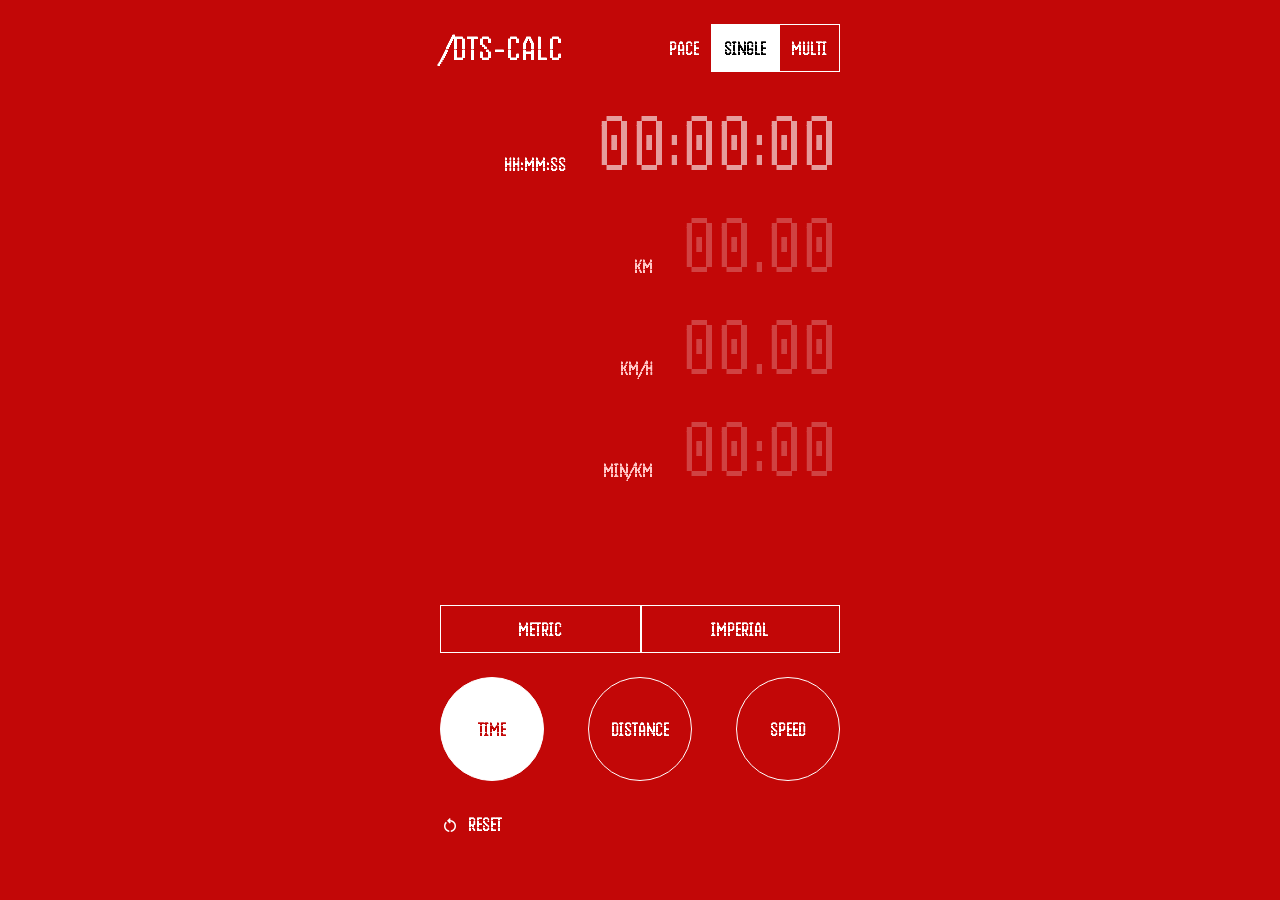
==== index.html @ a2f53eba "Add pace mode toggle and multi shell" ====
<!DOCTYPE html>
<html lang="en">
<head>
    <meta charset="UTF-8">
    <meta name="viewport" content="width=device-width, initial-scale=1.0">
    <title>/DTS-Calc</title>
    <link rel="preconnect" href="https://fonts.googleapis.com">
    <link rel="preconnect" href="https://fonts.gstatic.com" crossorigin>
    <link href="https://fonts.googleapis.com/css2?family=Handjet:wght@300;400&display=swap" rel="stylesheet">
    <link rel="stylesheet" href="https://fonts.googleapis.com/css2?family=Material+Symbols+Outlined:opsz,wght,FILL,GRAD@20..48,200..700,0..1,-50..200"/>
    <link rel="icon" href="data:,">
    <link rel="stylesheet" href="css/styles.css">
</head>
<body>
    <div class="ctds-app">
        <header class="ctds-header">
            <span class="ctds-header-title">/DTS-Calc</span>
            <div class="ctds-mode-toggle">
                <span class="ctds-mode-label">Pace</span>
                <button class="ctds-mode-btn is-active" id="modeSingle" type="button">Single</button>
                <button class="ctds-mode-btn" id="modeMulti" type="button">Multi</button>
            </div>
        </header>

        <div class="ctds-single-shell" id="singlePaceApp">
            <main class="ctds-main">
                <div class="ctds-field ctds-field--time is-target">
                    <label class="ctds-label" for="timeInput" id="timeLabel">HH:MM:SS</label>
                    <input type="text"
                           class="ctds-value"
                           id="timeInput"
                           placeholder="00:00:00"
                           aria-describedby="timeLabel"
                           aria-disabled="true">
                </div>

                <div class="ctds-field ctds-field--distance is-nontarget">
                    <label class="ctds-label" for="distanceInput" id="distanceLabel">KM</label>
                    <input type="text"
                           class="ctds-value"
                           id="distanceInput"
                           placeholder="00.00"
                           aria-describedby="distanceLabel"
                           inputmode="decimal">
                </div>

                <div class="ctds-field ctds-field--speed is-nontarget">
                    <label class="ctds-label" for="speedInput" id="speedLabel">KM/H</label>
                    <input type="text"
                           class="ctds-value"
                           id="speedInput"
                           placeholder="00.00"
                           aria-describedby="speedLabel"
                           inputmode="decimal">
                </div>

                <div class="ctds-field ctds-field--pace is-nontarget">
                    <label class="ctds-label" for="paceInput" id="paceLabel">MIN/KM</label>
                    <input type="text"
                           class="ctds-value"
                           id="paceInput"
                           placeholder="00:00"
                           aria-describedby="paceLabel"
                           inputmode="numeric">
                </div>
            </main>

            <footer class="ctds-controls">
                <div class="ctds-toggle-row">
                    <button class="ctds-toggle" id="unitToggle">METRIC</button>
                    <button class="ctds-toggle" id="imperialToggle">IMPERIAL</button>
                </div>

                <div class="ctds-circles">
                    <button class="ctds-circle is-active" id="timeBtn" aria-pressed="true">TIME</button>
                    <button class="ctds-circle" id="distanceBtn" aria-pressed="false">DISTANCE</button>
                    <button class="ctds-circle" id="speedBtn" aria-pressed="false">SPEED</button>
                </div>

                <div class="ctds-reset">
                    <button class="ctds-reset-btn" id="resetBtn">
                        <span class="material-symbols-outlined" aria-hidden="true">restart_alt</span>
                        <span class="ctds-reset-text">RESET</span>
                    </button>
                </div>
            </footer>
        </div>

        <div class="ctds-multi-shell" id="multiPaceApp" hidden>
            <main class="ctds-multi-main">
                <div class="ctds-upload-state" id="uploadState">
                    <button class="ctds-upload-btn" id="uploadGpxBtn" type="button">↑ Upload .gpx</button>
                    <p class="ctds-upload-hint">Accepts .gpx files only · Routes between 5km and 45km</p>
                </div>
            </main>
            <footer class="ctds-multi-footer">
                <button class="ctds-reset-btn" id="multiReset" type="button">↺ Reset</button>
            </footer>
        </div>

        <div id="ann" role="status" style="position:absolute;left:-9999px;"></div>
    </div>

    <script type="module" src="js/calculator.js"></script>
</body>
</html>
---- css/styles.css ----
:root {
            /* Canvas */
            --frame-width: 393px;
            --frame-height: 852px;
            --safe-padding-top: 24px;
            --safe-padding-right: 24px;
            --safe-padding-bottom: 16px;
            --safe-padding-left: 24px;

            /* Colors */
            --color-bg: #C20707;
            --color-text: #FFF;
            --color-border: #FFF;
            --color-active-circle-fill: #FFF;
            --color-active-circle-label: #C20707;

            /* Opacity */
            --opacity-target: 1;
            --opacity-nontarget: 0.4;

            /* Fixed sizes (objects never shrink) */
            --font-family: "Handjet", system-ui, sans-serif;
            --font-weight-default: 400;
            --font-size-display: 84px;
            --font-size-title: 36px;
            --font-size-label: 20px;
            --font-size-button: 20px;
            --toggle-h: 48px;
            --circle-d: 104px;
            --label-value-gap: 12px;
            --time-top-offset: 24px;
            --toggles-to-circles: 12px;     /* footer rows closer */
            --circles-bottom: 8px;          /* less air at very bottom */
            --reset-gap: 12px;              /* gap above reset row */
            --reset-h: 32px;                /* visual height of reset row */
            --line-height-display: normal;
            --line-height-label: normal;
            --line-height-button: normal;
            --letter-spacing-display: 0;
            --letter-spacing-label: 0;
            --letter-spacing-button: 0;
            --label-left: 24px;
            --value-right: 24px;
            --toggle-mx: 0px;
            --toggle-gap: 0px;
            --toggle-bw: 1px;
            --toggle-br: 0px;
            --toggle-px: 12px;
            --toggle-py: 8px;
            --circle-stroke: 1px;

            /* Footer height = toggles + gap + circles + gap + reset + bottom safe area */
            --footer-h: calc(
                var(--toggle-h) + var(--toggles-to-circles) + var(--circle-d) +
                var(--reset-gap) + var(--reset-h) + var(--circles-bottom) +
                env(safe-area-inset-bottom, 0)
            );

            /* One field block's fixed height (label + gap + big number) */
            --block-h: calc(var(--font-size-label) + var(--label-value-gap) + var(--font-size-display));

            /* Total fixed stack (no inter-block gaps) */
            --stack-fixed: calc(
                var(--time-top-offset) + (4 * var(--block-h)) + var(--footer-h) +
                var(--safe-padding-top) + var(--safe-padding-bottom)
            );

            /* Remaining height available for the four gaps */
            --available: calc(min(100dvh, var(--frame-height)) - var(--stack-fixed));

            /* Dynamic gap: share leftover evenly across 4 gaps, cap tighter at 8px */
            --gap-dynamic: clamp(0px, calc(var(--available) / 4), 8px);
        }

        * {
            margin: 0;
            padding: 0;
            box-sizing: border-box;
        }

        [hidden] {
            display: none !important;
        }

        body {
            font-family: var(--font-family);
            font-weight: var(--font-weight-default);
            background-color: var(--color-bg);
            color: var(--color-text);
            min-height: auto;
            padding: env(safe-area-inset-top, 0) env(safe-area-inset-right, 0) env(safe-area-inset-bottom, 0) env(safe-area-inset-left, 0);
            transition: background-color 150ms ease;
        }

        body.is-multi-pace {
            background-color: #111111;
        }

        .ctds-app {
            width: 100%;
            max-width: var(--frame-width);
            height: min(100dvh, var(--frame-height));
            max-height: var(--frame-height);
            overflow: hidden;
            margin: 0 auto;
            padding: var(--safe-padding-top) var(--safe-padding-right) var(--safe-padding-bottom) var(--safe-padding-left);
            display: flex;
            flex-direction: column;
            position: relative;
        }

        .ctds-header {
            display: flex;
            align-items: center;
            justify-content: space-between;
            gap: 16px;
            font-size: var(--font-size-title);
            font-weight: var(--font-weight-default);
            text-transform: uppercase;
            letter-spacing: var(--letter-spacing-label);
            line-height: var(--line-height-label);
        }

        .ctds-header-title {
            flex: 0 0 auto;
        }

        .ctds-mode-toggle {
            display: inline-flex;
            align-items: center;
            gap: 0;
            flex: 0 0 auto;
            flex-wrap: nowrap;
            white-space: nowrap;
        }

        .ctds-mode-label {
            font-size: var(--font-size-button);
            font-weight: var(--font-weight-default);
            text-transform: uppercase;
            letter-spacing: var(--letter-spacing-button);
            line-height: var(--line-height-button);
            margin-right: 12px;
            white-space: nowrap;
        }

        .ctds-mode-btn {
            height: var(--toggle-h);
            background: transparent;
            border: var(--toggle-bw) solid var(--color-border);
            border-radius: var(--toggle-br);
            color: var(--color-text);
            font-family: var(--font-family);
            font-size: var(--font-size-button);
            font-weight: var(--font-weight-default);
            text-transform: uppercase;
            letter-spacing: var(--letter-spacing-button);
            line-height: var(--line-height-button);
            padding: var(--toggle-py) var(--toggle-px);
            cursor: pointer;
            transition: background-color 0.2s ease;
            min-width: 48px;
            min-height: 48px;
        }

        .ctds-mode-btn + .ctds-mode-btn {
            border-left: none;
            box-shadow: inset 1px 0 0 0 #FFF;
        }

        .ctds-mode-btn:hover {
            background-color: rgba(255, 255, 255, 0.1);
        }

        .ctds-mode-btn:active {
            background-color: rgba(255, 255, 255, 0.2);
        }

        .ctds-mode-btn:focus {
            outline: none;
        }

        .ctds-mode-btn:focus-visible {
            outline: 1px solid rgba(255,255,255,.75);
            outline-offset: 2px;
        }

        .ctds-mode-btn.is-active {
            background-color: var(--color-active-circle-fill);
            color: #000;
        }

        .ctds-single-shell,
        .ctds-multi-shell {
            display: flex;
            flex: 1 1 auto;
            flex-direction: column;
            min-height: 0;
        }

        .ctds-main {
            flex: 1 1 auto;
            display: flex;
            flex-direction: column;
            min-height: 0;
            padding-bottom: var(--footer-h);
        }

        .ctds-multi-main {
            flex: 1 1 auto;
            display: flex;
            align-items: center;
            justify-content: center;
            min-height: 0;
            padding-bottom: var(--footer-h);
        }

        .ctds-upload-state {
            display: flex;
            flex-direction: column;
            align-items: center;
            justify-content: center;
            gap: 16px;
            text-align: center;
            padding: 0 24px;
        }

        .ctds-upload-btn {
            background: transparent;
            border: var(--toggle-bw) solid var(--color-border);
            color: var(--color-text);
            font-family: var(--font-family);
            font-size: var(--font-size-button);
            font-weight: var(--font-weight-default);
            text-transform: uppercase;
            letter-spacing: var(--letter-spacing-button);
            line-height: var(--line-height-button);
            padding: var(--toggle-py) var(--toggle-px);
            min-height: 48px;
            cursor: pointer;
        }

        .ctds-upload-btn:focus {
            outline: none;
        }

        .ctds-upload-btn:focus-visible {
            outline: 1px solid rgba(255,255,255,.75);
            outline-offset: 2px;
        }

        .ctds-upload-hint {
            font-size: var(--font-size-label);
            line-height: 1;
            opacity: 0.8;
            text-transform: none;
        }

        .ctds-multi-footer {
            display: flex;
            justify-content: flex-start;
            padding-bottom: calc(var(--circles-bottom) + env(safe-area-inset-bottom, 0));
            position: absolute;
            left: var(--safe-padding-left);
            right: var(--safe-padding-right);
            bottom: env(safe-area-inset-bottom, 0);
        }

        .ctds-controls {
            padding-bottom: calc(var(--circles-bottom) + env(safe-area-inset-bottom, 0));
        }

        .ctds-header, .ctds-field, .ctds-controls {
            flex-shrink: 0;
        }

        .ctds-field{
            display:flex;
            justify-content:flex-end;   /* values hug right rail */
            align-items:baseline;       /* 20px label + 84px value share baseline */
            gap:12px;                   /* spec gap */
            min-width:0;                /* iOS Safari flex-shrink fix */
            padding: 0;
        }

        .ctds-field--time {
            margin-top: var(--time-top-offset);
            margin-bottom: var(--gap-dynamic);
        }

        .ctds-field--distance {
            margin-bottom: var(--gap-dynamic);
        }


        .ctds-field--speed {
            margin-bottom: var(--gap-dynamic);
        }

        .ctds-label{
            font-size: var(--font-size-label);
            font-weight: var(--font-weight-default);
            text-transform: uppercase;
            letter-spacing: var(--letter-spacing-label);
            line-height: 1;
            position: relative; top: 1px;   /* Handjet baseline nudge */
            white-space: nowrap;
            margin-left: var(--label-left);
            margin-bottom: 0;
        }

        .ctds-value{
            font-family: var(--font-family);
            font-size: var(--font-size-display);
            font-weight: var(--font-weight-default);
            letter-spacing: var(--letter-spacing-display);
            line-height: 1;
            text-align: right;
            direction: ltr;
            margin-right: 0px;
            background: transparent;
            border: none;
            color: var(--color-text);
            outline: none;
            /* Flex row sizing: hug content, never spill the rail */
            flex: 0 1 auto;
            min-width: 0;           /* iOS Safari shrink fix */
            max-width: 100%;
            width: auto;            /* kill previous width hacks */
            font-variant-numeric: tabular-nums;
            padding-inline-end: 0.1ch;  /* caret safety */
            overflow: hidden;           /* guard sub-px spill */
        }

        .ctds-value::placeholder {
            color: var(--color-text);
            opacity: 0.6;
        }

        .ctds-value:focus {
            outline: 2px solid rgba(255, 255, 255, 0.3);
            outline-offset: 2px;
        }

        .ctds-field.is-target .ctds-value {
            opacity: var(--opacity-target);
            cursor: not-allowed;
        }

        .ctds-field.is-nontarget .ctds-value {
            opacity: var(--opacity-nontarget);
        }

        .ctds-toggle-row {
            display: flex;
            margin: 0 var(--toggle-mx);
            margin-bottom: var(--toggles-to-circles);
            gap: var(--toggle-gap);
        }

        .ctds-toggle {
            flex: 1;
            height: var(--toggle-h);
            background: transparent;
            border: var(--toggle-bw) solid var(--color-border);
            border-radius: var(--toggle-br);
            color: var(--color-text);
            font-family: var(--font-family);
            font-size: var(--font-size-button);
            font-weight: var(--font-weight-default);
            text-transform: uppercase;
            letter-spacing: var(--letter-spacing-button);
            line-height: var(--line-height-button);
            padding: var(--toggle-py) var(--toggle-px);
            cursor: pointer;
            transition: background-color 0.2s ease;
            min-width: 48px;
            min-height: 48px;
        }

        .ctds-toggle:focus {
            outline: 2px solid rgba(255, 255, 255, 0.8);
            outline-offset: 2px;
        }

        .ctds-toggle:hover {
            background-color: rgba(255, 255, 255, 0.1);
        }

        .ctds-toggle:active {
            background-color: rgba(255, 255, 255, 0.2);
        }

        .ctds-circles {
            display: flex;
            justify-content: space-between;
            align-items: center;
            margin: 0 var(--toggle-mx);
        }

        .ctds-circle {
            width: var(--circle-d);
            height: var(--circle-d);
            border-radius: 50%;
            border: var(--circle-stroke) solid var(--color-border);
            background: transparent;
            color: var(--color-text);
            font-family: var(--font-family);
            font-size: var(--font-size-button);
            font-weight: var(--font-weight-default);
            text-transform: uppercase;
            letter-spacing: var(--letter-spacing-button);
            line-height: var(--line-height-button);
            cursor: pointer;
            display: flex;
            align-items: center;
            justify-content: center;
            transition: all 0.2s ease;
            min-width: 48px;
            min-height: 48px;
        }

        .ctds-circle:focus {
            outline: 2px solid rgba(255, 255, 255, 0.8);
            outline-offset: 2px;
        }

        .ctds-circle:hover {
            background-color: rgba(255, 255, 255, 0.1);
        }

        .ctds-circle.is-active {
            background-color: var(--color-active-circle-fill);
            color: var(--color-active-circle-label);
        }

        @supports (position: sticky) {
            .ctds-controls {
                position: sticky;
                bottom: env(safe-area-inset-bottom, 0);
            }
        }

        @supports not (height: 100dvh) {
            .ctds-app { height: min(100vh, var(--frame-height)); }
            :root { --available: calc(min(100vh, var(--frame-height)) - var(--stack-fixed)); }
        }

        /* Remove default focus rings on pills/circles, but keep them for keyboards via :focus-visible */
        .ctds-toggle:focus,
        .ctds-circle:focus {
            outline: none;
        }
        .ctds-toggle:focus-visible,
        .ctds-circle:focus-visible {
            outline: 1px solid rgba(255,255,255,.75);
            outline-offset: 2px;
        }

        /* widen the frame on desktop, keep mobile spec */
        :root { --frame-width: clamp(393px, 92vw, 448px); }

        /* Add field spacing back */
        .ctds-field--time {
            margin-top: var(--time-top-offset);
            margin-bottom: var(--gap-dynamic);
        }

        .ctds-field--distance {
            margin-bottom: var(--gap-dynamic);
        }

        .ctds-field--speed {
            margin-bottom: var(--gap-dynamic);
        }

        .ctds-field--pace {
            margin-bottom: var(--gap-dynamic);
        }

        /* Toggle row borders: 2-button layout */
        .ctds-toggle-row .ctds-toggle{ border:1px solid #FFF; }
        .ctds-toggle-row .ctds-toggle + .ctds-toggle{
            border-left:none; box-shadow: inset 1px 0 0 0 #FFF;
        }

        /* --- Safety neutralizers --- */
        .ctds-field{ grid-template-columns: unset !important; }
        .ctds-field .ctds-value{ width: auto !important; }

        /* --- Footer layout: stack on mobile, spread on wide --- */

        /* 1) make the footer itself a flex container with a vertical stack by default */
        .ctds-controls{
            display:flex;
            flex-direction:column;
            gap: var(--toggles-to-circles);     /* keep your 24px token */
            padding-inline: var(--toggle-mx);   /* same 24px side insets */
        }

        /* 2) make each inner block flex nicely */
        .ctds-toggle-row,
        .ctds-circles{
            flex: 1 1 auto;     /* allows them to grow/shrink */
            margin-inline: 0;   /* kill previous inline margins so flex can rule */
            width: auto;
        }

        /* keep existing behavior inside each row */
        .ctds-toggle-row{ display:flex; }
        .ctds-circles{ display:flex; justify-content: space-between; align-items:center; }


        /* Footer stays stacked: toggles row on top, circles on bottom, full width */
        .ctds-controls{ flex-direction: column; }
        .ctds-toggle-row, .ctds-circles{ width: 100%; }
        .ctds-toggle-row .ctds-toggle{ flex: 1 1 0; }

        /* Pin footer to bottom on mobile and desktop */
        .ctds-app { position: relative; }
        .ctds-controls {
            position: absolute;
            left: var(--safe-padding-left);
            right: var(--safe-padding-right);
            bottom: env(safe-area-inset-bottom, 0);
        }

        /* Distance value box: compact, stable width ~ just enough for 99.99 */
        .ctds-field--distance > .ctds-value{
            inline-size: 5ch !important;     /* approx width for 99.99 */
            max-inline-size: 100%;
        }

        /* Speed value box: compact, stable width for MM:SS or 00.00 */
        .ctds-field--speed > .ctds-value{
            inline-size: 5ch !important;
            max-inline-size: 100%;
        }

        /* Time value box: compact, stable width for HH:MM:SS */
        .ctds-field--time > .ctds-value{
            inline-size: 7.5ch !important;   /* fits 00:00:00 comfortably */
            max-inline-size: 100%;
        }

        /* Pace value box: compact, stable width for MM:SS */
        .ctds-field--pace > .ctds-value{
            inline-size: 5ch !important;     /* fits 00:00 comfortably */
            max-inline-size: 100%;
        }

        /* Reset button styling */
        .ctds-reset {
            margin-top: var(--reset-gap);
            display: flex;
            justify-content: flex-start;
        }

        .ctds-reset-btn {
            display: flex;
            align-items: center;
            gap: 8px;
            background: transparent;
            border: none;
            color: var(--color-text);
            font-family: var(--font-family);
            font-size: var(--font-size-button);
            font-weight: var(--font-weight-default);
            text-transform: uppercase;
            letter-spacing: var(--letter-spacing-button);
            line-height: var(--line-height-button);
            cursor: pointer;
            transition: opacity 0.2s ease;
            padding: 8px 0;
            min-height: var(--reset-h);
        }

        .ctds-reset-btn:hover {
            opacity: 0.7;
        }

        .ctds-reset-btn:focus { outline: none; }
        .ctds-reset-btn:focus-visible {
            outline: 1px solid rgba(255,255,255,.75);
            outline-offset: 2px;
        }

        .ctds-reset .material-symbols-outlined {
            font-size: 20px;
            line-height: 1;
        }

        /* Toggle button active states */
        .ctds-toggle.is-active {
            background-color: var(--color-active-circle-fill);
            color: var(--color-active-circle-label);
        }

        /* Label colors */
        .ctds-field--distance .ctds-label,
        .ctds-field--speed .ctds-label,
        .ctds-field--pace .ctds-label{ color:#FFC7C7; }

        /* High-contrast user preference: ensure sufficient contrast for pink labels */
        @media (prefers-contrast: more){
            .ctds-field--distance .ctds-label,
            .ctds-field--speed .ctds-label,
            .ctds-field--pace .ctds-label { color:#FFF; }
        }
        @media (max-width: 480px) {
            :root { --circle-d: 88px; }
        }
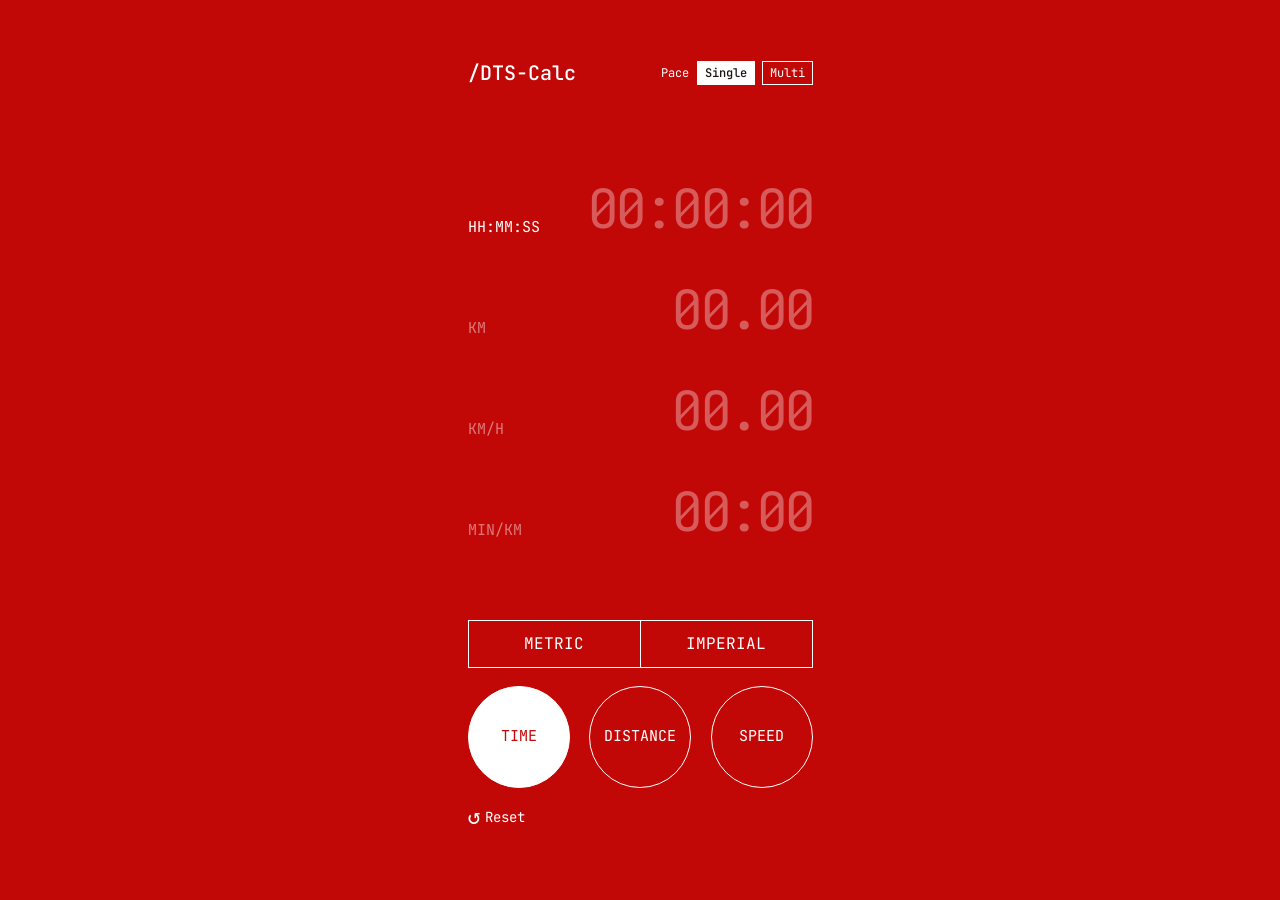
==== commit 82072307: "Implement multi pace mode" ====
--- a/index.html
+++ b/index.html
@@ -6,8 +6,7 @@
     <title>/DTS-Calc</title>
     <link rel="preconnect" href="https://fonts.googleapis.com">
     <link rel="preconnect" href="https://fonts.gstatic.com" crossorigin>
-    <link href="https://fonts.googleapis.com/css2?family=Handjet:wght@300;400&display=swap" rel="stylesheet">
-    <link rel="stylesheet" href="https://fonts.googleapis.com/css2?family=Material+Symbols+Outlined:opsz,wght,FILL,GRAD@20..48,200..700,0..1,-50..200"/>
+    <link href="https://fonts.googleapis.com/css2?family=JetBrains+Mono:wght@400;500;700&display=swap" rel="stylesheet">
     <link rel="icon" href="data:,">
     <link rel="stylesheet" href="css/styles.css">
 </head>
@@ -15,7 +14,7 @@
     <div class="ctds-app">
         <header class="ctds-header">
             <span class="ctds-header-title">/DTS-Calc</span>
-            <div class="ctds-mode-toggle">
+            <div class="ctds-mode-toggle" aria-label="Mode toggle">
                 <span class="ctds-mode-label">Pace</span>
                 <button class="ctds-mode-btn is-active" id="modeSingle" type="button">Single</button>
                 <button class="ctds-mode-btn" id="modeMulti" type="button">Multi</button>
@@ -67,20 +66,20 @@
 
             <footer class="ctds-controls">
                 <div class="ctds-toggle-row">
-                    <button class="ctds-toggle" id="unitToggle">METRIC</button>
-                    <button class="ctds-toggle" id="imperialToggle">IMPERIAL</button>
+                    <button class="ctds-toggle" id="unitToggle" type="button">Metric</button>
+                    <button class="ctds-toggle" id="imperialToggle" type="button">Imperial</button>
                 </div>
 
                 <div class="ctds-circles">
-                    <button class="ctds-circle is-active" id="timeBtn" aria-pressed="true">TIME</button>
-                    <button class="ctds-circle" id="distanceBtn" aria-pressed="false">DISTANCE</button>
-                    <button class="ctds-circle" id="speedBtn" aria-pressed="false">SPEED</button>
+                    <button class="ctds-circle is-active" id="timeBtn" aria-pressed="true" type="button">Time</button>
+                    <button class="ctds-circle" id="distanceBtn" aria-pressed="false" type="button">Distance</button>
+                    <button class="ctds-circle" id="speedBtn" aria-pressed="false" type="button">Speed</button>
                 </div>
 
                 <div class="ctds-reset">
-                    <button class="ctds-reset-btn" id="resetBtn">
-                        <span class="material-symbols-outlined" aria-hidden="true">restart_alt</span>
-                        <span class="ctds-reset-text">RESET</span>
+                    <button class="ctds-reset-btn" id="resetBtn" type="button">
+                        <span class="ctds-reset-icon" aria-hidden="true">↺</span>
+                        <span class="ctds-reset-text">Reset</span>
                     </button>
                 </div>
             </footer>
@@ -88,17 +87,69 @@
 
         <div class="ctds-multi-shell" id="multiPaceApp" hidden>
             <main class="ctds-multi-main">
-                <div class="ctds-upload-state" id="uploadState">
-                    <button class="ctds-upload-btn" id="uploadGpxBtn" type="button">↑ Upload .gpx</button>
-                    <p class="ctds-upload-hint">Accepts .gpx files only · Routes between 5km and 45km</p>
+                <div class="ctds-multi-status" id="multiStatusArea" aria-live="polite">
+                    <p class="ctds-multi-message ctds-multi-message--error" id="multiError" hidden></p>
+                    <p class="ctds-multi-message ctds-multi-message--warning" id="multiWarning" hidden></p>
                 </div>
+
+                <section class="ctds-multi-empty" id="multiEmptyState">
+                    <button class="ctds-action-btn ctds-action-btn--full" id="uploadGpxBtn" type="button">
+                        <span aria-hidden="true">↥</span>
+                        <span>Upload .gpx</span>
+                    </button>
+                    <div class="ctds-multi-hint" id="uploadState">
+                        <p>Routes between 5.0km and 45.0km.</p>
+                        <p>Segmented into 100m pace blocks.</p>
+                    </div>
+                </section>
+
+                <section class="ctds-multi-loaded" id="multiLoadedState" hidden>
+                    <div class="ctds-multi-panel" id="multiChartPanel">
+                        <div class="ctds-multi-chart-region" id="multiChartRegion" aria-label="Elevation segment chart"></div>
+                        <div class="ctds-multi-zones" id="multiZones" role="list" aria-label="Pace zones"></div>
+                    </div>
+
+                    <div class="ctds-multi-total" id="multiTotalRow">
+                        <span class="ctds-multi-total-label">Total Time</span>
+                        <span class="ctds-multi-total-value" id="multiTotalTime"></span>
+                    </div>
+                </section>
+
+                <input id="gpxFileInput" type="file" accept=".gpx,application/gpx+xml" hidden>
             </main>
+
             <footer class="ctds-multi-footer">
-                <button class="ctds-reset-btn" id="multiReset" type="button">↺ Reset</button>
+                <div class="ctds-multi-actions" id="multiActionRow">
+                    <button class="ctds-action-btn" id="multiUploadBtn" type="button">
+                        <span aria-hidden="true">↥</span>
+                        <span>Upload .gpx</span>
+                    </button>
+                    <button class="ctds-action-btn ctds-action-btn--active" id="addZoneBtn" type="button">+ Add Zone</button>
+                </div>
+
+                <div class="ctds-multi-editor" id="multiEditorRow" hidden>
+                    <div class="ctds-multi-editor-copy">
+                        <span class="ctds-multi-editor-label" id="selectedZoneLabel">Zone 1 Pace</span>
+                        <input class="ctds-multi-editor-input"
+                               id="zonePaceInput"
+                               type="text"
+                               inputmode="numeric"
+                               placeholder="MM:SS"
+                               aria-label="Zone pace">
+                    </div>
+                    <button class="ctds-action-btn ctds-action-btn--active" id="confirmZoneBtn" type="button">Confirm</button>
+                </div>
+
+                <div class="ctds-reset ctds-reset--multi" id="multiResetRow">
+                    <button class="ctds-reset-btn" id="multiReset" type="button">
+                        <span class="ctds-reset-icon" aria-hidden="true">↺</span>
+                        <span class="ctds-reset-text">Reset</span>
+                    </button>
+                </div>
             </footer>
         </div>
 
-        <div id="ann" role="status" style="position:absolute;left:-9999px;"></div>
+        <div id="ann" role="status" aria-live="polite" class="ctds-announcer"></div>
     </div>
 
     <script type="module" src="js/calculator.js"></script>
--- a/css/styles.css
+++ b/css/styles.css
@@ -1,612 +1,662 @@
-        :root {
-            /* Canvas */
-            --frame-width: 393px;
-            --frame-height: 852px;
-            --safe-padding-top: 24px;
-            --safe-padding-right: 24px;
-            --safe-padding-bottom: 16px;
-            --safe-padding-left: 24px;
-
-            /* Colors */
-            --color-bg: #C20707;
-            --color-text: #FFF;
-            --color-border: #FFF;
-            --color-active-circle-fill: #FFF;
-            --color-active-circle-label: #C20707;
-
-            /* Opacity */
-            --opacity-target: 1;
-            --opacity-nontarget: 0.4;
-
-            /* Fixed sizes (objects never shrink) */
-            --font-family: "Handjet", system-ui, sans-serif;
-            --font-weight-default: 400;
-            --font-size-display: 84px;
-            --font-size-title: 36px;
-            --font-size-label: 20px;
-            --font-size-button: 20px;
-            --toggle-h: 48px;
-            --circle-d: 104px;
-            --label-value-gap: 12px;
-            --time-top-offset: 24px;
-            --toggles-to-circles: 12px;     /* footer rows closer */
-            --circles-bottom: 8px;          /* less air at very bottom */
-            --reset-gap: 12px;              /* gap above reset row */
-            --reset-h: 32px;                /* visual height of reset row */
-            --line-height-display: normal;
-            --line-height-label: normal;
-            --line-height-button: normal;
-            --letter-spacing-display: 0;
-            --letter-spacing-label: 0;
-            --letter-spacing-button: 0;
-            --label-left: 24px;
-            --value-right: 24px;
-            --toggle-mx: 0px;
-            --toggle-gap: 0px;
-            --toggle-bw: 1px;
-            --toggle-br: 0px;
-            --toggle-px: 12px;
-            --toggle-py: 8px;
-            --circle-stroke: 1px;
-
-            /* Footer height = toggles + gap + circles + gap + reset + bottom safe area */
-            --footer-h: calc(
-                var(--toggle-h) + var(--toggles-to-circles) + var(--circle-d) +
-                var(--reset-gap) + var(--reset-h) + var(--circles-bottom) +
-                env(safe-area-inset-bottom, 0)
-            );
-
-            /* One field block's fixed height (label + gap + big number) */
-            --block-h: calc(var(--font-size-label) + var(--label-value-gap) + var(--font-size-display));
-
-            /* Total fixed stack (no inter-block gaps) */
-            --stack-fixed: calc(
-                var(--time-top-offset) + (4 * var(--block-h)) + var(--footer-h) +
-                var(--safe-padding-top) + var(--safe-padding-bottom)
-            );
-
-            /* Remaining height available for the four gaps */
-            --available: calc(min(100dvh, var(--frame-height)) - var(--stack-fixed));
-
-            /* Dynamic gap: share leftover evenly across 4 gaps, cap tighter at 8px */
-            --gap-dynamic: clamp(0px, calc(var(--available) / 4), 8px);
-        }
-
-        * {
-            margin: 0;
-            padding: 0;
-            box-sizing: border-box;
-        }
-
-        [hidden] {
-            display: none !important;
-        }
-
-        body {
-            font-family: var(--font-family);
-            font-weight: var(--font-weight-default);
-            background-color: var(--color-bg);
-            color: var(--color-text);
-            min-height: auto;
-            padding: env(safe-area-inset-top, 0) env(safe-area-inset-right, 0) env(safe-area-inset-bottom, 0) env(safe-area-inset-left, 0);
-            transition: background-color 150ms ease;
-        }
-
-        body.is-multi-pace {
-            background-color: #111111;
-        }
-
-        .ctds-app {
-            width: 100%;
-            max-width: var(--frame-width);
-            height: min(100dvh, var(--frame-height));
-            max-height: var(--frame-height);
-            overflow: hidden;
-            margin: 0 auto;
-            padding: var(--safe-padding-top) var(--safe-padding-right) var(--safe-padding-bottom) var(--safe-padding-left);
-            display: flex;
-            flex-direction: column;
-            position: relative;
-        }
-
-        .ctds-header {
-            display: flex;
-            align-items: center;
-            justify-content: space-between;
-            gap: 16px;
-            font-size: var(--font-size-title);
-            font-weight: var(--font-weight-default);
-            text-transform: uppercase;
-            letter-spacing: var(--letter-spacing-label);
-            line-height: var(--line-height-label);
-        }
-
-        .ctds-header-title {
-            flex: 0 0 auto;
-        }
-
-        .ctds-mode-toggle {
-            display: inline-flex;
-            align-items: center;
-            gap: 0;
-            flex: 0 0 auto;
-            flex-wrap: nowrap;
-            white-space: nowrap;
-        }
-
-        .ctds-mode-label {
-            font-size: var(--font-size-button);
-            font-weight: var(--font-weight-default);
-            text-transform: uppercase;
-            letter-spacing: var(--letter-spacing-button);
-            line-height: var(--line-height-button);
-            margin-right: 12px;
-            white-space: nowrap;
-        }
-
-        .ctds-mode-btn {
-            height: var(--toggle-h);
-            background: transparent;
-            border: var(--toggle-bw) solid var(--color-border);
-            border-radius: var(--toggle-br);
-            color: var(--color-text);
-            font-family: var(--font-family);
-            font-size: var(--font-size-button);
-            font-weight: var(--font-weight-default);
-            text-transform: uppercase;
-            letter-spacing: var(--letter-spacing-button);
-            line-height: var(--line-height-button);
-            padding: var(--toggle-py) var(--toggle-px);
-            cursor: pointer;
-            transition: background-color 0.2s ease;
-            min-width: 48px;
-            min-height: 48px;
-        }
-
-        .ctds-mode-btn + .ctds-mode-btn {
-            border-left: none;
-            box-shadow: inset 1px 0 0 0 #FFF;
-        }
-
-        .ctds-mode-btn:hover {
-            background-color: rgba(255, 255, 255, 0.1);
-        }
-
-        .ctds-mode-btn:active {
-            background-color: rgba(255, 255, 255, 0.2);
-        }
-
-        .ctds-mode-btn:focus {
-            outline: none;
-        }
-
-        .ctds-mode-btn:focus-visible {
-            outline: 1px solid rgba(255,255,255,.75);
-            outline-offset: 2px;
-        }
-
-        .ctds-mode-btn.is-active {
-            background-color: var(--color-active-circle-fill);
-            color: #000;
-        }
-
-        .ctds-single-shell,
-        .ctds-multi-shell {
-            display: flex;
-            flex: 1 1 auto;
-            flex-direction: column;
-            min-height: 0;
-        }
-
-        .ctds-main {
-            flex: 1 1 auto;
-            display: flex;
-            flex-direction: column;
-            min-height: 0;
-            padding-bottom: var(--footer-h);
-        }
-
-        .ctds-multi-main {
-            flex: 1 1 auto;
-            display: flex;
-            align-items: center;
-            justify-content: center;
-            min-height: 0;
-            padding-bottom: var(--footer-h);
-        }
-
-        .ctds-upload-state {
-            display: flex;
-            flex-direction: column;
-            align-items: center;
-            justify-content: center;
-            gap: 16px;
-            text-align: center;
-            padding: 0 24px;
-        }
-
-        .ctds-upload-btn {
-            background: transparent;
-            border: var(--toggle-bw) solid var(--color-border);
-            color: var(--color-text);
-            font-family: var(--font-family);
-            font-size: var(--font-size-button);
-            font-weight: var(--font-weight-default);
-            text-transform: uppercase;
-            letter-spacing: var(--letter-spacing-button);
-            line-height: var(--line-height-button);
-            padding: var(--toggle-py) var(--toggle-px);
-            min-height: 48px;
-            cursor: pointer;
-        }
-
-        .ctds-upload-btn:focus {
-            outline: none;
-        }
-
-        .ctds-upload-btn:focus-visible {
-            outline: 1px solid rgba(255,255,255,.75);
-            outline-offset: 2px;
-        }
-
-        .ctds-upload-hint {
-            font-size: var(--font-size-label);
-            line-height: 1;
-            opacity: 0.8;
-            text-transform: none;
-        }
-
-        .ctds-multi-footer {
-            display: flex;
-            justify-content: flex-start;
-            padding-bottom: calc(var(--circles-bottom) + env(safe-area-inset-bottom, 0));
-            position: absolute;
-            left: var(--safe-padding-left);
-            right: var(--safe-padding-right);
-            bottom: env(safe-area-inset-bottom, 0);
-        }
-
-        .ctds-controls {
-            padding-bottom: calc(var(--circles-bottom) + env(safe-area-inset-bottom, 0));
-        }
-
-        .ctds-header, .ctds-field, .ctds-controls {
-            flex-shrink: 0;
-        }
-
-        .ctds-field{
-            display:flex;
-            justify-content:flex-end;   /* values hug right rail */
-            align-items:baseline;       /* 20px label + 84px value share baseline */
-            gap:12px;                   /* spec gap */
-            min-width:0;                /* iOS Safari flex-shrink fix */
-            padding: 0;
-        }
-
-        .ctds-field--time {
-            margin-top: var(--time-top-offset);
-            margin-bottom: var(--gap-dynamic);
-        }
-
-        .ctds-field--distance {
-            margin-bottom: var(--gap-dynamic);
-        }
-
-
-        .ctds-field--speed {
-            margin-bottom: var(--gap-dynamic);
-        }
-
-        .ctds-label{
-            font-size: var(--font-size-label);
-            font-weight: var(--font-weight-default);
-            text-transform: uppercase;
-            letter-spacing: var(--letter-spacing-label);
-            line-height: 1;
-            position: relative; top: 1px;   /* Handjet baseline nudge */
-            white-space: nowrap;
-            margin-left: var(--label-left);
-            margin-bottom: 0;
-        }
-
-        .ctds-value{
-            font-family: var(--font-family);
-            font-size: var(--font-size-display);
-            font-weight: var(--font-weight-default);
-            letter-spacing: var(--letter-spacing-display);
-            line-height: 1;
-            text-align: right;
-            direction: ltr;
-            margin-right: 0px;
-            background: transparent;
-            border: none;
-            color: var(--color-text);
-            outline: none;
-            /* Flex row sizing: hug content, never spill the rail */
-            flex: 0 1 auto;
-            min-width: 0;           /* iOS Safari shrink fix */
-            max-width: 100%;
-            width: auto;            /* kill previous width hacks */
-            font-variant-numeric: tabular-nums;
-            padding-inline-end: 0.1ch;  /* caret safety */
-            overflow: hidden;           /* guard sub-px spill */
-        }
-
-        .ctds-value::placeholder {
-            color: var(--color-text);
-            opacity: 0.6;
-        }
-
-        .ctds-value:focus {
-            outline: 2px solid rgba(255, 255, 255, 0.3);
-            outline-offset: 2px;
-        }
-
-        .ctds-field.is-target .ctds-value {
-            opacity: var(--opacity-target);
-            cursor: not-allowed;
-        }
-
-        .ctds-field.is-nontarget .ctds-value {
-            opacity: var(--opacity-nontarget);
-        }
-
-        .ctds-toggle-row {
-            display: flex;
-            margin: 0 var(--toggle-mx);
-            margin-bottom: var(--toggles-to-circles);
-            gap: var(--toggle-gap);
-        }
-
-        .ctds-toggle {
-            flex: 1;
-            height: var(--toggle-h);
-            background: transparent;
-            border: var(--toggle-bw) solid var(--color-border);
-            border-radius: var(--toggle-br);
-            color: var(--color-text);
-            font-family: var(--font-family);
-            font-size: var(--font-size-button);
-            font-weight: var(--font-weight-default);
-            text-transform: uppercase;
-            letter-spacing: var(--letter-spacing-button);
-            line-height: var(--line-height-button);
-            padding: var(--toggle-py) var(--toggle-px);
-            cursor: pointer;
-            transition: background-color 0.2s ease;
-            min-width: 48px;
-            min-height: 48px;
-        }
-
-        .ctds-toggle:focus {
-            outline: 2px solid rgba(255, 255, 255, 0.8);
-            outline-offset: 2px;
-        }
-
-        .ctds-toggle:hover {
-            background-color: rgba(255, 255, 255, 0.1);
-        }
-
-        .ctds-toggle:active {
-            background-color: rgba(255, 255, 255, 0.2);
-        }
-
-        .ctds-circles {
-            display: flex;
-            justify-content: space-between;
-            align-items: center;
-            margin: 0 var(--toggle-mx);
-        }
-
-        .ctds-circle {
-            width: var(--circle-d);
-            height: var(--circle-d);
-            border-radius: 50%;
-            border: var(--circle-stroke) solid var(--color-border);
-            background: transparent;
-            color: var(--color-text);
-            font-family: var(--font-family);
-            font-size: var(--font-size-button);
-            font-weight: var(--font-weight-default);
-            text-transform: uppercase;
-            letter-spacing: var(--letter-spacing-button);
-            line-height: var(--line-height-button);
-            cursor: pointer;
-            display: flex;
-            align-items: center;
-            justify-content: center;
-            transition: all 0.2s ease;
-            min-width: 48px;
-            min-height: 48px;
-        }
-
-        .ctds-circle:focus {
-            outline: 2px solid rgba(255, 255, 255, 0.8);
-            outline-offset: 2px;
-        }
-
-        .ctds-circle:hover {
-            background-color: rgba(255, 255, 255, 0.1);
-        }
-
-        .ctds-circle.is-active {
-            background-color: var(--color-active-circle-fill);
-            color: var(--color-active-circle-label);
-        }
-
-        @supports (position: sticky) {
-            .ctds-controls {
-                position: sticky;
-                bottom: env(safe-area-inset-bottom, 0);
-            }
-        }
-
-        @supports not (height: 100dvh) {
-            .ctds-app { height: min(100vh, var(--frame-height)); }
-            :root { --available: calc(min(100vh, var(--frame-height)) - var(--stack-fixed)); }
-        }
-
-        /* Remove default focus rings on pills/circles, but keep them for keyboards via :focus-visible */
-        .ctds-toggle:focus,
-        .ctds-circle:focus {
-            outline: none;
-        }
-        .ctds-toggle:focus-visible,
-        .ctds-circle:focus-visible {
-            outline: 1px solid rgba(255,255,255,.75);
-            outline-offset: 2px;
-        }
-
-        /* widen the frame on desktop, keep mobile spec */
-        :root { --frame-width: clamp(393px, 92vw, 448px); }
-
-        /* Add field spacing back */
-        .ctds-field--time {
-            margin-top: var(--time-top-offset);
-            margin-bottom: var(--gap-dynamic);
-        }
-
-        .ctds-field--distance {
-            margin-bottom: var(--gap-dynamic);
-        }
-
-        .ctds-field--speed {
-            margin-bottom: var(--gap-dynamic);
-        }
-
-        .ctds-field--pace {
-            margin-bottom: var(--gap-dynamic);
-        }
-
-        /* Toggle row borders: 2-button layout */
-        .ctds-toggle-row .ctds-toggle{ border:1px solid #FFF; }
-        .ctds-toggle-row .ctds-toggle + .ctds-toggle{
-            border-left:none; box-shadow: inset 1px 0 0 0 #FFF;
-        }
-
-        /* --- Safety neutralizers --- */
-        .ctds-field{ grid-template-columns: unset !important; }
-        .ctds-field .ctds-value{ width: auto !important; }
-
-        /* --- Footer layout: stack on mobile, spread on wide --- */
-
-        /* 1) make the footer itself a flex container with a vertical stack by default */
-        .ctds-controls{
-            display:flex;
-            flex-direction:column;
-            gap: var(--toggles-to-circles);     /* keep your 24px token */
-            padding-inline: var(--toggle-mx);   /* same 24px side insets */
-        }
-
-        /* 2) make each inner block flex nicely */
-        .ctds-toggle-row,
-        .ctds-circles{
-            flex: 1 1 auto;     /* allows them to grow/shrink */
-            margin-inline: 0;   /* kill previous inline margins so flex can rule */
-            width: auto;
-        }
-
-        /* keep existing behavior inside each row */
-        .ctds-toggle-row{ display:flex; }
-        .ctds-circles{ display:flex; justify-content: space-between; align-items:center; }
-
-
-        /* Footer stays stacked: toggles row on top, circles on bottom, full width */
-        .ctds-controls{ flex-direction: column; }
-        .ctds-toggle-row, .ctds-circles{ width: 100%; }
-        .ctds-toggle-row .ctds-toggle{ flex: 1 1 0; }
-
-        /* Pin footer to bottom on mobile and desktop */
-        .ctds-app { position: relative; }
-        .ctds-controls {
-            position: absolute;
-            left: var(--safe-padding-left);
-            right: var(--safe-padding-right);
-            bottom: env(safe-area-inset-bottom, 0);
-        }
-
-        /* Distance value box: compact, stable width ~ just enough for 99.99 */
-        .ctds-field--distance > .ctds-value{
-            inline-size: 5ch !important;     /* approx width for 99.99 */
-            max-inline-size: 100%;
-        }
-
-        /* Speed value box: compact, stable width for MM:SS or 00.00 */
-        .ctds-field--speed > .ctds-value{
-            inline-size: 5ch !important;
-            max-inline-size: 100%;
-        }
-
-        /* Time value box: compact, stable width for HH:MM:SS */
-        .ctds-field--time > .ctds-value{
-            inline-size: 7.5ch !important;   /* fits 00:00:00 comfortably */
-            max-inline-size: 100%;
-        }
-
-        /* Pace value box: compact, stable width for MM:SS */
-        .ctds-field--pace > .ctds-value{
-            inline-size: 5ch !important;     /* fits 00:00 comfortably */
-            max-inline-size: 100%;
-        }
-
-        /* Reset button styling */
-        .ctds-reset {
-            margin-top: var(--reset-gap);
-            display: flex;
-            justify-content: flex-start;
-        }
-
-        .ctds-reset-btn {
-            display: flex;
-            align-items: center;
-            gap: 8px;
-            background: transparent;
-            border: none;
-            color: var(--color-text);
-            font-family: var(--font-family);
-            font-size: var(--font-size-button);
-            font-weight: var(--font-weight-default);
-            text-transform: uppercase;
-            letter-spacing: var(--letter-spacing-button);
-            line-height: var(--line-height-button);
-            cursor: pointer;
-            transition: opacity 0.2s ease;
-            padding: 8px 0;
-            min-height: var(--reset-h);
-        }
-
-        .ctds-reset-btn:hover {
-            opacity: 0.7;
-        }
-
-        .ctds-reset-btn:focus { outline: none; }
-        .ctds-reset-btn:focus-visible {
-            outline: 1px solid rgba(255,255,255,.75);
-            outline-offset: 2px;
-        }
-
-        .ctds-reset .material-symbols-outlined {
-            font-size: 20px;
-            line-height: 1;
-        }
-
-        /* Toggle button active states */
-        .ctds-toggle.is-active {
-            background-color: var(--color-active-circle-fill);
-            color: var(--color-active-circle-label);
-        }
-
-        /* Label colors */
-        .ctds-field--distance .ctds-label,
-        .ctds-field--speed .ctds-label,
-        .ctds-field--pace .ctds-label{ color:#FFC7C7; }
-
-        /* High-contrast user preference: ensure sufficient contrast for pink labels */
-        @media (prefers-contrast: more){
-            .ctds-field--distance .ctds-label,
-            .ctds-field--speed .ctds-label,
-            .ctds-field--pace .ctds-label { color:#FFF; }
-        }
-        @media (max-width: 480px) {
-            :root { --circle-d: 88px; }
-        }
+:root {
+    --frame-width: 393px;
+    --frame-height: 852px;
+    --page-padding-x: 24px;
+    --page-padding-top: 60px;
+    --page-padding-bottom: 24px;
+    --section-gap: 16px;
+    --single-bg: #c20707;
+    --multi-bg: #1c1010;
+    --text: #ffffff;
+    --border: #ffffff;
+    --muted: rgba(255, 255, 255, 0.72);
+    --dimmed: rgba(255, 255, 255, 0.46);
+    --font-family: "JetBrains Mono", monospace;
+    --header-size: 20px;
+    --mode-size: 12px;
+    --single-label-size: 15px;
+    --single-value-size: clamp(36px, 13vw, 54px);
+    --single-value-line: 0.96;
+    --single-field-gap: clamp(18px, 4vh, 30px);
+    --single-control-height: 48px;
+    --single-footer-gap: 18px;
+    --single-circle-size: clamp(84px, 25vw, 102px);
+    --single-reset-height: 22px;
+    --multi-content-width: 345px;
+    --multi-panel-height: 574px;
+    --multi-chart-width: 172.5px;
+    --multi-handle-height: 12px;
+    --multi-rule: rgba(255, 255, 255, 0.92);
+}
+
+* {
+    box-sizing: border-box;
+    margin: 0;
+    padding: 0;
+}
+
+html,
+body {
+    min-height: 100%;
+}
+
+body {
+    background: var(--single-bg);
+    color: var(--text);
+    font-family: var(--font-family);
+    font-feature-settings: "tnum" 1;
+    font-variant-numeric: tabular-nums slashed-zero;
+    transition: background-color 160ms ease;
+}
+
+body.is-multi-pace {
+    background: var(--multi-bg);
+}
+
+button,
+input {
+    font: inherit;
+}
+
+button {
+    border: 0;
+    background: none;
+    color: inherit;
+}
+
+[hidden] {
+    display: none !important;
+}
+
+.ctds-app {
+    position: relative;
+    width: min(100vw, var(--frame-width));
+    min-height: min(100dvh, var(--frame-height));
+    margin: 0 auto;
+    padding: var(--page-padding-top) var(--page-padding-x) var(--page-padding-bottom);
+    display: flex;
+    flex-direction: column;
+    gap: var(--section-gap);
+}
+
+.ctds-header {
+    display: flex;
+    align-items: center;
+    justify-content: space-between;
+    min-height: 26px;
+}
+
+.ctds-header-title {
+    font-size: var(--header-size);
+    font-weight: 500;
+    line-height: 1.25;
+    white-space: nowrap;
+}
+
+.ctds-mode-toggle {
+    display: inline-flex;
+    align-items: center;
+    gap: 8px;
+}
+
+.ctds-mode-label {
+    font-size: var(--mode-size);
+    line-height: 1;
+}
+
+.ctds-mode-btn {
+    min-width: 50px;
+    height: 24px;
+    padding: 0 7px;
+    border: 1px solid var(--border);
+    font-size: var(--mode-size);
+    line-height: 1;
+    cursor: pointer;
+}
+
+.ctds-mode-btn + .ctds-mode-btn {
+    margin-left: -1px;
+}
+
+.ctds-mode-btn.is-active {
+    background: var(--text);
+    color: var(--multi-bg);
+    font-weight: 500;
+}
+
+.ctds-mode-btn:focus-visible,
+.ctds-toggle:focus-visible,
+.ctds-circle:focus-visible,
+.ctds-action-btn:focus-visible,
+.ctds-reset-btn:focus-visible,
+.ctds-multi-editor-input:focus-visible,
+.ctds-multi-zone:focus-visible,
+.ctds-multi-divider:focus-visible {
+    outline: 1px solid rgba(255, 255, 255, 0.96);
+    outline-offset: 2px;
+}
+
+.ctds-single-shell,
+.ctds-multi-shell {
+    flex: 1 1 auto;
+    display: flex;
+    flex-direction: column;
+    min-height: 0;
+}
+
+.ctds-main {
+    flex: 1 1 auto;
+    display: flex;
+    flex-direction: column;
+    justify-content: center;
+    gap: var(--single-field-gap);
+    min-height: 0;
+    padding: 10px 0 12px;
+}
+
+.ctds-field {
+    display: grid;
+    grid-template-columns: minmax(66px, auto) minmax(0, 1fr);
+    align-items: end;
+    column-gap: 12px;
+    width: 100%;
+}
+
+.ctds-label {
+    justify-self: start;
+    align-self: end;
+    font-size: var(--single-label-size);
+    line-height: 1.15;
+    color: var(--muted);
+    padding-bottom: 8px;
+    white-space: nowrap;
+}
+
+.ctds-value {
+    width: 100%;
+    min-width: 0;
+    border: 0;
+    background: transparent;
+    color: var(--text);
+    text-align: right;
+    font-size: var(--single-value-size);
+    line-height: var(--single-value-line);
+    letter-spacing: -0.07em;
+    caret-color: var(--text);
+}
+
+.ctds-field--time .ctds-value {
+    max-width: 8.4ch;
+    justify-self: end;
+}
+
+.ctds-field--distance .ctds-value,
+.ctds-field--speed .ctds-value {
+    max-width: 5.65ch;
+    justify-self: end;
+}
+
+.ctds-field--pace .ctds-value {
+    max-width: 5.1ch;
+    justify-self: end;
+}
+
+.ctds-value::placeholder {
+    color: rgba(255, 255, 255, 0.34);
+}
+
+.ctds-value:disabled {
+    cursor: not-allowed;
+}
+
+.ctds-field.is-target .ctds-label,
+.ctds-field.is-target .ctds-value {
+    color: var(--text);
+}
+
+.ctds-field.is-nontarget .ctds-label,
+.ctds-field.is-nontarget .ctds-value {
+    color: var(--dimmed);
+}
+
+.ctds-controls {
+    display: flex;
+    flex-direction: column;
+    gap: var(--single-footer-gap);
+}
+
+.ctds-toggle-row {
+    display: flex;
+}
+
+.ctds-toggle {
+    flex: 1 1 50%;
+    height: var(--single-control-height);
+    border: 1px solid var(--border);
+    font-size: 16px;
+    line-height: 1;
+    text-transform: uppercase;
+    cursor: pointer;
+}
+
+.ctds-toggle + .ctds-toggle {
+    margin-left: -1px;
+}
+
+.ctds-toggle.is-active {
+    background: var(--text);
+    color: var(--single-bg);
+}
+
+.ctds-circles {
+    display: flex;
+    justify-content: space-between;
+    gap: 14px;
+}
+
+.ctds-circle {
+    flex: 1 1 0;
+    min-width: 0;
+    aspect-ratio: 1 / 1;
+    max-width: var(--single-circle-size);
+    border: 1px solid var(--border);
+    border-radius: 999px;
+    display: flex;
+    align-items: center;
+    justify-content: center;
+    padding: 10px;
+    text-transform: uppercase;
+    text-align: center;
+    font-size: 15px;
+    line-height: 1.15;
+    cursor: pointer;
+}
+
+.ctds-circle.is-active {
+    background: var(--text);
+    color: var(--single-bg);
+}
+
+.ctds-reset,
+.ctds-reset--multi {
+    display: flex;
+    align-items: center;
+    min-height: var(--single-reset-height);
+}
+
+.ctds-reset-btn {
+    display: inline-flex;
+    align-items: center;
+    gap: 4px;
+    min-height: 22px;
+    cursor: pointer;
+    font-size: 14px;
+    line-height: 1;
+}
+
+.ctds-reset-icon {
+    font-size: 22px;
+    line-height: 1;
+}
+
+.ctds-announcer {
+    position: absolute;
+    left: -9999px;
+    width: 1px;
+    height: 1px;
+    overflow: hidden;
+}
+
+.ctds-multi-main {
+    flex: 1 1 auto;
+    display: flex;
+    flex-direction: column;
+    min-height: 0;
+}
+
+.ctds-multi-status {
+    min-height: 34px;
+    padding-top: 2px;
+}
+
+.ctds-multi-message {
+    font-size: 12px;
+    line-height: 1.35;
+}
+
+.ctds-multi-message + .ctds-multi-message {
+    margin-top: 6px;
+}
+
+.ctds-multi-message--error {
+    color: #ffb7b7;
+}
+
+.ctds-multi-message--warning {
+    color: rgba(255, 255, 255, 0.82);
+}
+
+.ctds-multi-empty {
+    flex: 1 1 auto;
+    display: flex;
+    flex-direction: column;
+    justify-content: center;
+    align-items: center;
+    gap: 16px;
+    width: var(--multi-content-width);
+    margin: 0 auto;
+    text-align: center;
+}
+
+.ctds-multi-hint {
+    display: flex;
+    flex-direction: column;
+    gap: 2px;
+    font-size: 12px;
+    line-height: 1.4;
+    color: var(--muted);
+}
+
+.ctds-action-btn {
+    height: 48px;
+    border: 1px solid var(--border);
+    display: inline-flex;
+    align-items: center;
+    justify-content: center;
+    gap: 8px;
+    padding: 0 12px;
+    color: var(--text);
+    font-size: 15px;
+    line-height: 1;
+    cursor: pointer;
+    white-space: nowrap;
+}
+
+.ctds-action-btn--full {
+    width: 100%;
+}
+
+.ctds-action-btn--active,
+.ctds-action-btn.is-active {
+    background: var(--text);
+    color: var(--multi-bg);
+}
+
+.ctds-action-btn:disabled {
+    opacity: 0.45;
+    cursor: not-allowed;
+}
+
+.ctds-multi-loaded {
+    display: flex;
+    flex-direction: column;
+    gap: var(--section-gap);
+}
+
+.ctds-multi-panel {
+    width: var(--multi-content-width);
+    min-height: var(--multi-panel-height);
+    display: grid;
+    grid-template-columns: var(--multi-chart-width) var(--multi-chart-width);
+    margin: 0 auto;
+    border-top: 1px solid var(--multi-rule);
+    border-bottom: 1px solid var(--multi-rule);
+}
+
+.ctds-multi-chart-region,
+.ctds-multi-zones {
+    min-height: var(--multi-panel-height);
+}
+
+.ctds-multi-chart-region {
+    position: relative;
+    display: flex;
+    align-items: stretch;
+    justify-content: stretch;
+    border-right: 1px solid var(--multi-rule);
+}
+
+.ctds-multi-chart-bars {
+    display: flex;
+    align-items: end;
+    gap: 0;
+    width: 100%;
+    height: 100%;
+    padding: 1px 0;
+}
+
+.ctds-multi-bar {
+    flex: 1 1 0;
+    align-self: end;
+    border-left: 1px solid var(--multi-rule);
+    background: rgba(255, 255, 255, 0.08);
+    min-width: 0;
+}
+
+.ctds-multi-bar:first-child {
+    border-left: 0;
+}
+
+.ctds-multi-zones {
+    display: flex;
+    flex-direction: column;
+}
+
+.ctds-multi-zone {
+    position: relative;
+    width: 100%;
+    border: 0;
+    border-bottom: 1px solid var(--multi-rule);
+    padding: 10px 0;
+    text-align: left;
+    cursor: pointer;
+}
+
+.ctds-multi-zone:first-child {
+    border-top: 0;
+}
+
+.ctds-multi-zone.is-selected {
+    background: rgba(255, 255, 255, 0.12);
+}
+
+.ctds-multi-zone-inner {
+    display: grid;
+    grid-template-columns: minmax(0, 1fr) auto;
+    gap: 12px;
+    align-items: end;
+    width: 100%;
+}
+
+.ctds-multi-zone-copy {
+    display: flex;
+    flex-direction: column;
+    gap: 6px;
+    min-width: 0;
+}
+
+.ctds-multi-zone-title-row {
+    display: flex;
+    justify-content: space-between;
+    gap: 8px;
+    font-size: 12px;
+    line-height: 1.25;
+}
+
+.ctds-multi-zone-title {
+    font-weight: 500;
+}
+
+.ctds-multi-zone-distance {
+    color: var(--muted);
+    white-space: nowrap;
+}
+
+.ctds-multi-zone-duration {
+    font-size: 14px;
+    line-height: 1.2;
+}
+
+.ctds-multi-zone-value {
+    display: flex;
+    flex-direction: column;
+    align-items: flex-end;
+    gap: 4px;
+    min-width: 70px;
+}
+
+.ctds-multi-zone-pace {
+    font-size: 22px;
+    line-height: 1;
+}
+
+.ctds-multi-zone-speed {
+    font-size: 12px;
+    line-height: 1.2;
+    color: var(--muted);
+}
+
+.ctds-multi-divider {
+    position: relative;
+    display: block;
+    width: 100%;
+    height: var(--multi-handle-height);
+    border: 0;
+    cursor: row-resize;
+    touch-action: none;
+}
+
+.ctds-multi-divider::before,
+.ctds-multi-divider::after {
+    content: "";
+    position: absolute;
+    left: 0;
+    right: 0;
+    border-top: 1px solid var(--multi-rule);
+}
+
+.ctds-multi-divider::before {
+    top: 0;
+}
+
+.ctds-multi-divider::after {
+    bottom: 0;
+}
+
+.ctds-multi-divider-handle {
+    position: absolute;
+    top: 50%;
+    left: 50%;
+    width: 36px;
+    height: 1px;
+    background: var(--text);
+    transform: translate(-50%, -50%);
+}
+
+.ctds-multi-total {
+    width: var(--multi-content-width);
+    margin: 0 auto;
+    display: flex;
+    justify-content: space-between;
+    align-items: flex-end;
+    gap: 12px;
+}
+
+.ctds-multi-total-label {
+    font-size: 14px;
+    line-height: 1.2;
+}
+
+.ctds-multi-total-value {
+    min-width: 8ch;
+    text-align: right;
+    font-size: 26px;
+    line-height: 1;
+}
+
+.ctds-multi-footer {
+    display: flex;
+    flex-direction: column;
+    gap: var(--section-gap);
+}
+
+.ctds-multi-actions,
+.ctds-multi-editor {
+    width: var(--multi-content-width);
+    display: flex;
+    margin: 0 auto;
+}
+
+.ctds-multi-actions .ctds-action-btn,
+.ctds-multi-editor .ctds-action-btn {
+    flex: 1 1 50%;
+}
+
+.ctds-multi-actions .ctds-action-btn + .ctds-action-btn,
+.ctds-multi-editor .ctds-action-btn + .ctds-action-btn {
+    margin-left: -1px;
+}
+
+.ctds-multi-editor-copy {
+    flex: 1 1 50%;
+    display: flex;
+    flex-direction: column;
+    justify-content: center;
+    gap: 3px;
+    min-height: 48px;
+    border: 1px solid var(--border);
+    padding: 6px 12px;
+}
+
+.ctds-multi-editor-label {
+    font-size: 11px;
+    line-height: 1.2;
+    color: var(--muted);
+}
+
+.ctds-multi-editor-input {
+    width: 100%;
+    min-width: 0;
+    border: 0;
+    background: transparent;
+    color: var(--text);
+    font-size: 20px;
+    line-height: 1;
+}
+
+.ctds-multi-editor-input::placeholder {
+    color: rgba(255, 255, 255, 0.34);
+}
+
+.ctds-reset--multi {
+    width: var(--multi-content-width);
+    min-height: 22px;
+    margin: 0 auto;
+}
+
+@media (max-width: 420px) {
+    :root {
+        --single-value-size: clamp(34px, 12.4vw, 50px);
+        --single-label-size: 14px;
+        --single-field-gap: clamp(17px, 3.8vh, 26px);
+    }
+
+    .ctds-field {
+        grid-template-columns: minmax(58px, auto) minmax(0, 1fr);
+        column-gap: 10px;
+    }
+
+    .ctds-circles {
+        gap: 12px;
+    }
+
+    .ctds-circle {
+        font-size: 14px;
+    }
+}
+
+@supports not (height: 100dvh) {
+    .ctds-app {
+        min-height: min(100vh, var(--frame-height));
+    }
+}
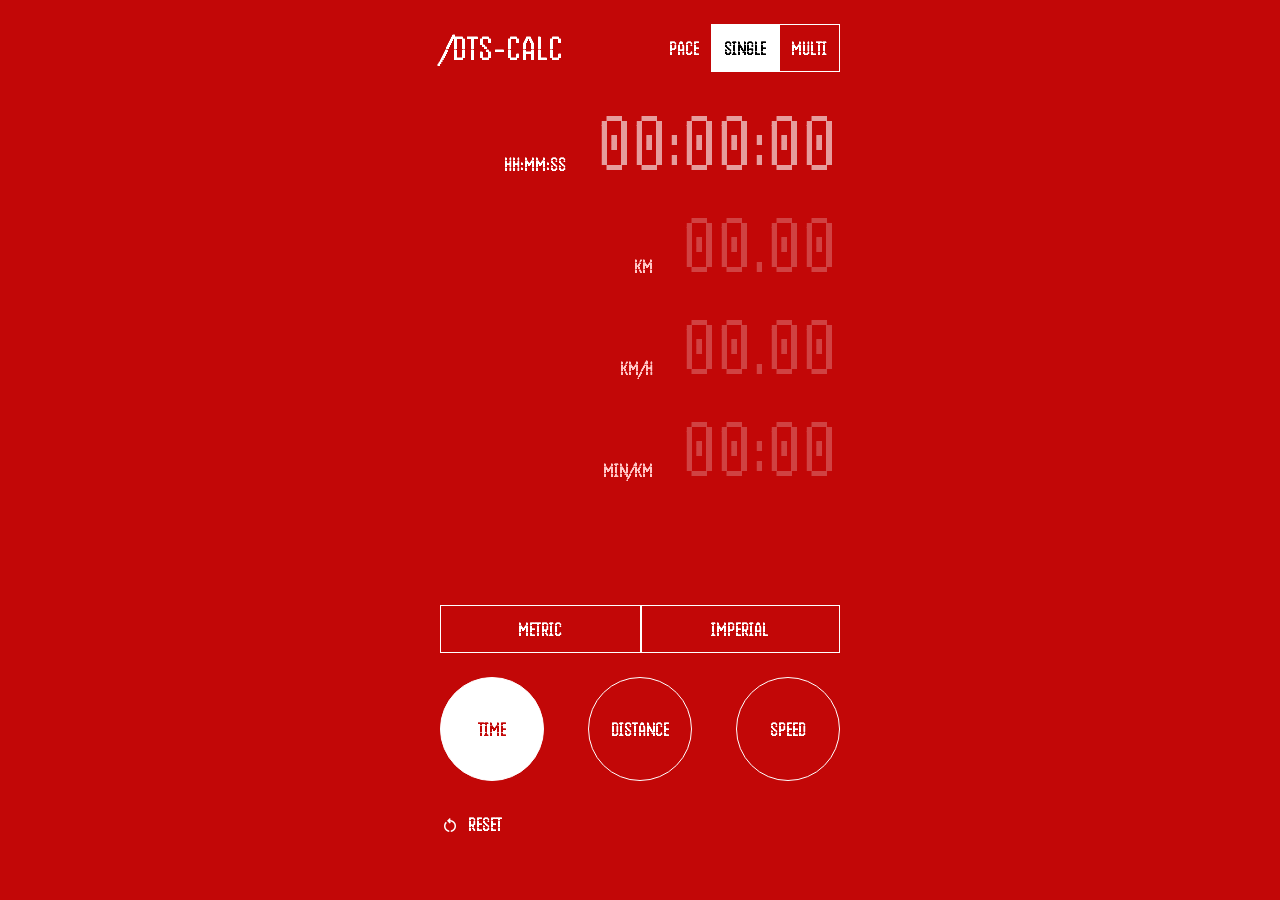
==== commit bf88ff5f: "Merge pull request #2 from habizak/codex/feature/multi-pace Add pace mode toggle and multi shell" ====
--- a/index.html
+++ b/index.html
@@ -6,7 +6,8 @@
     <title>/DTS-Calc</title>
     <link rel="preconnect" href="https://fonts.googleapis.com">
     <link rel="preconnect" href="https://fonts.gstatic.com" crossorigin>
-    <link href="https://fonts.googleapis.com/css2?family=JetBrains+Mono:wght@400;500;700&display=swap" rel="stylesheet">
+    <link href="https://fonts.googleapis.com/css2?family=Handjet:wght@300;400&display=swap" rel="stylesheet">
+    <link rel="stylesheet" href="https://fonts.googleapis.com/css2?family=Material+Symbols+Outlined:opsz,wght,FILL,GRAD@20..48,200..700,0..1,-50..200"/>
     <link rel="icon" href="data:,">
     <link rel="stylesheet" href="css/styles.css">
 </head>
@@ -14,7 +15,7 @@
     <div class="ctds-app">
         <header class="ctds-header">
             <span class="ctds-header-title">/DTS-Calc</span>
-            <div class="ctds-mode-toggle" aria-label="Mode toggle">
+            <div class="ctds-mode-toggle">
                 <span class="ctds-mode-label">Pace</span>
                 <button class="ctds-mode-btn is-active" id="modeSingle" type="button">Single</button>
                 <button class="ctds-mode-btn" id="modeMulti" type="button">Multi</button>
@@ -66,20 +67,20 @@
 
             <footer class="ctds-controls">
                 <div class="ctds-toggle-row">
-                    <button class="ctds-toggle" id="unitToggle" type="button">Metric</button>
-                    <button class="ctds-toggle" id="imperialToggle" type="button">Imperial</button>
+                    <button class="ctds-toggle" id="unitToggle">METRIC</button>
+                    <button class="ctds-toggle" id="imperialToggle">IMPERIAL</button>
                 </div>
 
                 <div class="ctds-circles">
-                    <button class="ctds-circle is-active" id="timeBtn" aria-pressed="true" type="button">Time</button>
-                    <button class="ctds-circle" id="distanceBtn" aria-pressed="false" type="button">Distance</button>
-                    <button class="ctds-circle" id="speedBtn" aria-pressed="false" type="button">Speed</button>
+                    <button class="ctds-circle is-active" id="timeBtn" aria-pressed="true">TIME</button>
+                    <button class="ctds-circle" id="distanceBtn" aria-pressed="false">DISTANCE</button>
+                    <button class="ctds-circle" id="speedBtn" aria-pressed="false">SPEED</button>
                 </div>
 
                 <div class="ctds-reset">
-                    <button class="ctds-reset-btn" id="resetBtn" type="button">
-                        <span class="ctds-reset-icon" aria-hidden="true">↺</span>
-                        <span class="ctds-reset-text">Reset</span>
+                    <button class="ctds-reset-btn" id="resetBtn">
+                        <span class="material-symbols-outlined" aria-hidden="true">restart_alt</span>
+                        <span class="ctds-reset-text">RESET</span>
                     </button>
                 </div>
             </footer>
@@ -87,69 +88,17 @@
 
         <div class="ctds-multi-shell" id="multiPaceApp" hidden>
             <main class="ctds-multi-main">
-                <div class="ctds-multi-status" id="multiStatusArea" aria-live="polite">
-                    <p class="ctds-multi-message ctds-multi-message--error" id="multiError" hidden></p>
-                    <p class="ctds-multi-message ctds-multi-message--warning" id="multiWarning" hidden></p>
+                <div class="ctds-upload-state" id="uploadState">
+                    <button class="ctds-upload-btn" id="uploadGpxBtn" type="button">↑ Upload .gpx</button>
+                    <p class="ctds-upload-hint">Accepts .gpx files only · Routes between 5km and 45km</p>
                 </div>
-
-                <section class="ctds-multi-empty" id="multiEmptyState">
-                    <button class="ctds-action-btn ctds-action-btn--full" id="uploadGpxBtn" type="button">
-                        <span aria-hidden="true">↥</span>
-                        <span>Upload .gpx</span>
-                    </button>
-                    <div class="ctds-multi-hint" id="uploadState">
-                        <p>Routes between 5.0km and 45.0km.</p>
-                        <p>Segmented into 100m pace blocks.</p>
-                    </div>
-                </section>
-
-                <section class="ctds-multi-loaded" id="multiLoadedState" hidden>
-                    <div class="ctds-multi-panel" id="multiChartPanel">
-                        <div class="ctds-multi-chart-region" id="multiChartRegion" aria-label="Elevation segment chart"></div>
-                        <div class="ctds-multi-zones" id="multiZones" role="list" aria-label="Pace zones"></div>
-                    </div>
-
-                    <div class="ctds-multi-total" id="multiTotalRow">
-                        <span class="ctds-multi-total-label">Total Time</span>
-                        <span class="ctds-multi-total-value" id="multiTotalTime"></span>
-                    </div>
-                </section>
-
-                <input id="gpxFileInput" type="file" accept=".gpx,application/gpx+xml" hidden>
             </main>
-
             <footer class="ctds-multi-footer">
-                <div class="ctds-multi-actions" id="multiActionRow">
-                    <button class="ctds-action-btn" id="multiUploadBtn" type="button">
-                        <span aria-hidden="true">↥</span>
-                        <span>Upload .gpx</span>
-                    </button>
-                    <button class="ctds-action-btn ctds-action-btn--active" id="addZoneBtn" type="button">+ Add Zone</button>
-                </div>
-
-                <div class="ctds-multi-editor" id="multiEditorRow" hidden>
-                    <div class="ctds-multi-editor-copy">
-                        <span class="ctds-multi-editor-label" id="selectedZoneLabel">Zone 1 Pace</span>
-                        <input class="ctds-multi-editor-input"
-                               id="zonePaceInput"
-                               type="text"
-                               inputmode="numeric"
-                               placeholder="MM:SS"
-                               aria-label="Zone pace">
-                    </div>
-                    <button class="ctds-action-btn ctds-action-btn--active" id="confirmZoneBtn" type="button">Confirm</button>
-                </div>
-
-                <div class="ctds-reset ctds-reset--multi" id="multiResetRow">
-                    <button class="ctds-reset-btn" id="multiReset" type="button">
-                        <span class="ctds-reset-icon" aria-hidden="true">↺</span>
-                        <span class="ctds-reset-text">Reset</span>
-                    </button>
-                </div>
+                <button class="ctds-reset-btn" id="multiReset" type="button">↺ Reset</button>
             </footer>
         </div>
 
-        <div id="ann" role="status" aria-live="polite" class="ctds-announcer"></div>
+        <div id="ann" role="status" style="position:absolute;left:-9999px;"></div>
     </div>
 
     <script type="module" src="js/calculator.js"></script>
--- a/css/styles.css
+++ b/css/styles.css
@@ -1,662 +1,612 @@
-:root {
-    --frame-width: 393px;
-    --frame-height: 852px;
-    --page-padding-x: 24px;
-    --page-padding-top: 60px;
-    --page-padding-bottom: 24px;
-    --section-gap: 16px;
-    --single-bg: #c20707;
-    --multi-bg: #1c1010;
-    --text: #ffffff;
-    --border: #ffffff;
-    --muted: rgba(255, 255, 255, 0.72);
-    --dimmed: rgba(255, 255, 255, 0.46);
-    --font-family: "JetBrains Mono", monospace;
-    --header-size: 20px;
-    --mode-size: 12px;
-    --single-label-size: 15px;
-    --single-value-size: clamp(36px, 13vw, 54px);
-    --single-value-line: 0.96;
-    --single-field-gap: clamp(18px, 4vh, 30px);
-    --single-control-height: 48px;
-    --single-footer-gap: 18px;
-    --single-circle-size: clamp(84px, 25vw, 102px);
-    --single-reset-height: 22px;
-    --multi-content-width: 345px;
-    --multi-panel-height: 574px;
-    --multi-chart-width: 172.5px;
-    --multi-handle-height: 12px;
-    --multi-rule: rgba(255, 255, 255, 0.92);
-}
-
-* {
-    box-sizing: border-box;
-    margin: 0;
-    padding: 0;
-}
-
-html,
-body {
-    min-height: 100%;
-}
-
-body {
-    background: var(--single-bg);
-    color: var(--text);
-    font-family: var(--font-family);
-    font-feature-settings: "tnum" 1;
-    font-variant-numeric: tabular-nums slashed-zero;
-    transition: background-color 160ms ease;
-}
-
-body.is-multi-pace {
-    background: var(--multi-bg);
-}
-
-button,
-input {
-    font: inherit;
-}
-
-button {
-    border: 0;
-    background: none;
-    color: inherit;
-}
-
-[hidden] {
-    display: none !important;
-}
-
-.ctds-app {
-    position: relative;
-    width: min(100vw, var(--frame-width));
-    min-height: min(100dvh, var(--frame-height));
-    margin: 0 auto;
-    padding: var(--page-padding-top) var(--page-padding-x) var(--page-padding-bottom);
-    display: flex;
-    flex-direction: column;
-    gap: var(--section-gap);
-}
-
-.ctds-header {
-    display: flex;
-    align-items: center;
-    justify-content: space-between;
-    min-height: 26px;
-}
-
-.ctds-header-title {
-    font-size: var(--header-size);
-    font-weight: 500;
-    line-height: 1.25;
-    white-space: nowrap;
-}
-
-.ctds-mode-toggle {
-    display: inline-flex;
-    align-items: center;
-    gap: 8px;
-}
-
-.ctds-mode-label {
-    font-size: var(--mode-size);
-    line-height: 1;
-}
-
-.ctds-mode-btn {
-    min-width: 50px;
-    height: 24px;
-    padding: 0 7px;
-    border: 1px solid var(--border);
-    font-size: var(--mode-size);
-    line-height: 1;
-    cursor: pointer;
-}
-
-.ctds-mode-btn + .ctds-mode-btn {
-    margin-left: -1px;
-}
-
-.ctds-mode-btn.is-active {
-    background: var(--text);
-    color: var(--multi-bg);
-    font-weight: 500;
-}
-
-.ctds-mode-btn:focus-visible,
-.ctds-toggle:focus-visible,
-.ctds-circle:focus-visible,
-.ctds-action-btn:focus-visible,
-.ctds-reset-btn:focus-visible,
-.ctds-multi-editor-input:focus-visible,
-.ctds-multi-zone:focus-visible,
-.ctds-multi-divider:focus-visible {
-    outline: 1px solid rgba(255, 255, 255, 0.96);
-    outline-offset: 2px;
-}
-
-.ctds-single-shell,
-.ctds-multi-shell {
-    flex: 1 1 auto;
-    display: flex;
-    flex-direction: column;
-    min-height: 0;
-}
-
-.ctds-main {
-    flex: 1 1 auto;
-    display: flex;
-    flex-direction: column;
-    justify-content: center;
-    gap: var(--single-field-gap);
-    min-height: 0;
-    padding: 10px 0 12px;
-}
-
-.ctds-field {
-    display: grid;
-    grid-template-columns: minmax(66px, auto) minmax(0, 1fr);
-    align-items: end;
-    column-gap: 12px;
-    width: 100%;
-}
-
-.ctds-label {
-    justify-self: start;
-    align-self: end;
-    font-size: var(--single-label-size);
-    line-height: 1.15;
-    color: var(--muted);
-    padding-bottom: 8px;
-    white-space: nowrap;
-}
-
-.ctds-value {
-    width: 100%;
-    min-width: 0;
-    border: 0;
-    background: transparent;
-    color: var(--text);
-    text-align: right;
-    font-size: var(--single-value-size);
-    line-height: var(--single-value-line);
-    letter-spacing: -0.07em;
-    caret-color: var(--text);
-}
-
-.ctds-field--time .ctds-value {
-    max-width: 8.4ch;
-    justify-self: end;
-}
-
-.ctds-field--distance .ctds-value,
-.ctds-field--speed .ctds-value {
-    max-width: 5.65ch;
-    justify-self: end;
-}
-
-.ctds-field--pace .ctds-value {
-    max-width: 5.1ch;
-    justify-self: end;
-}
-
-.ctds-value::placeholder {
-    color: rgba(255, 255, 255, 0.34);
-}
-
-.ctds-value:disabled {
-    cursor: not-allowed;
-}
-
-.ctds-field.is-target .ctds-label,
-.ctds-field.is-target .ctds-value {
-    color: var(--text);
-}
-
-.ctds-field.is-nontarget .ctds-label,
-.ctds-field.is-nontarget .ctds-value {
-    color: var(--dimmed);
-}
-
-.ctds-controls {
-    display: flex;
-    flex-direction: column;
-    gap: var(--single-footer-gap);
-}
-
-.ctds-toggle-row {
-    display: flex;
-}
-
-.ctds-toggle {
-    flex: 1 1 50%;
-    height: var(--single-control-height);
-    border: 1px solid var(--border);
-    font-size: 16px;
-    line-height: 1;
-    text-transform: uppercase;
-    cursor: pointer;
-}
-
-.ctds-toggle + .ctds-toggle {
-    margin-left: -1px;
-}
-
-.ctds-toggle.is-active {
-    background: var(--text);
-    color: var(--single-bg);
-}
-
-.ctds-circles {
-    display: flex;
-    justify-content: space-between;
-    gap: 14px;
-}
-
-.ctds-circle {
-    flex: 1 1 0;
-    min-width: 0;
-    aspect-ratio: 1 / 1;
-    max-width: var(--single-circle-size);
-    border: 1px solid var(--border);
-    border-radius: 999px;
-    display: flex;
-    align-items: center;
-    justify-content: center;
-    padding: 10px;
-    text-transform: uppercase;
-    text-align: center;
-    font-size: 15px;
-    line-height: 1.15;
-    cursor: pointer;
-}
-
-.ctds-circle.is-active {
-    background: var(--text);
-    color: var(--single-bg);
-}
-
-.ctds-reset,
-.ctds-reset--multi {
-    display: flex;
-    align-items: center;
-    min-height: var(--single-reset-height);
-}
-
-.ctds-reset-btn {
-    display: inline-flex;
-    align-items: center;
-    gap: 4px;
-    min-height: 22px;
-    cursor: pointer;
-    font-size: 14px;
-    line-height: 1;
-}
-
-.ctds-reset-icon {
-    font-size: 22px;
-    line-height: 1;
-}
-
-.ctds-announcer {
-    position: absolute;
-    left: -9999px;
-    width: 1px;
-    height: 1px;
-    overflow: hidden;
-}
-
-.ctds-multi-main {
-    flex: 1 1 auto;
-    display: flex;
-    flex-direction: column;
-    min-height: 0;
-}
-
-.ctds-multi-status {
-    min-height: 34px;
-    padding-top: 2px;
-}
-
-.ctds-multi-message {
-    font-size: 12px;
-    line-height: 1.35;
-}
-
-.ctds-multi-message + .ctds-multi-message {
-    margin-top: 6px;
-}
-
-.ctds-multi-message--error {
-    color: #ffb7b7;
-}
-
-.ctds-multi-message--warning {
-    color: rgba(255, 255, 255, 0.82);
-}
-
-.ctds-multi-empty {
-    flex: 1 1 auto;
-    display: flex;
-    flex-direction: column;
-    justify-content: center;
-    align-items: center;
-    gap: 16px;
-    width: var(--multi-content-width);
-    margin: 0 auto;
-    text-align: center;
-}
-
-.ctds-multi-hint {
-    display: flex;
-    flex-direction: column;
-    gap: 2px;
-    font-size: 12px;
-    line-height: 1.4;
-    color: var(--muted);
-}
-
-.ctds-action-btn {
-    height: 48px;
-    border: 1px solid var(--border);
-    display: inline-flex;
-    align-items: center;
-    justify-content: center;
-    gap: 8px;
-    padding: 0 12px;
-    color: var(--text);
-    font-size: 15px;
-    line-height: 1;
-    cursor: pointer;
-    white-space: nowrap;
-}
-
-.ctds-action-btn--full {
-    width: 100%;
-}
-
-.ctds-action-btn--active,
-.ctds-action-btn.is-active {
-    background: var(--text);
-    color: var(--multi-bg);
-}
-
-.ctds-action-btn:disabled {
-    opacity: 0.45;
-    cursor: not-allowed;
-}
-
-.ctds-multi-loaded {
-    display: flex;
-    flex-direction: column;
-    gap: var(--section-gap);
-}
-
-.ctds-multi-panel {
-    width: var(--multi-content-width);
-    min-height: var(--multi-panel-height);
-    display: grid;
-    grid-template-columns: var(--multi-chart-width) var(--multi-chart-width);
-    margin: 0 auto;
-    border-top: 1px solid var(--multi-rule);
-    border-bottom: 1px solid var(--multi-rule);
-}
-
-.ctds-multi-chart-region,
-.ctds-multi-zones {
-    min-height: var(--multi-panel-height);
-}
-
-.ctds-multi-chart-region {
-    position: relative;
-    display: flex;
-    align-items: stretch;
-    justify-content: stretch;
-    border-right: 1px solid var(--multi-rule);
-}
-
-.ctds-multi-chart-bars {
-    display: flex;
-    align-items: end;
-    gap: 0;
-    width: 100%;
-    height: 100%;
-    padding: 1px 0;
-}
-
-.ctds-multi-bar {
-    flex: 1 1 0;
-    align-self: end;
-    border-left: 1px solid var(--multi-rule);
-    background: rgba(255, 255, 255, 0.08);
-    min-width: 0;
-}
-
-.ctds-multi-bar:first-child {
-    border-left: 0;
-}
-
-.ctds-multi-zones {
-    display: flex;
-    flex-direction: column;
-}
-
-.ctds-multi-zone {
-    position: relative;
-    width: 100%;
-    border: 0;
-    border-bottom: 1px solid var(--multi-rule);
-    padding: 10px 0;
-    text-align: left;
-    cursor: pointer;
-}
-
-.ctds-multi-zone:first-child {
-    border-top: 0;
-}
-
-.ctds-multi-zone.is-selected {
-    background: rgba(255, 255, 255, 0.12);
-}
-
-.ctds-multi-zone-inner {
-    display: grid;
-    grid-template-columns: minmax(0, 1fr) auto;
-    gap: 12px;
-    align-items: end;
-    width: 100%;
-}
-
-.ctds-multi-zone-copy {
-    display: flex;
-    flex-direction: column;
-    gap: 6px;
-    min-width: 0;
-}
-
-.ctds-multi-zone-title-row {
-    display: flex;
-    justify-content: space-between;
-    gap: 8px;
-    font-size: 12px;
-    line-height: 1.25;
-}
-
-.ctds-multi-zone-title {
-    font-weight: 500;
-}
-
-.ctds-multi-zone-distance {
-    color: var(--muted);
-    white-space: nowrap;
-}
-
-.ctds-multi-zone-duration {
-    font-size: 14px;
-    line-height: 1.2;
-}
-
-.ctds-multi-zone-value {
-    display: flex;
-    flex-direction: column;
-    align-items: flex-end;
-    gap: 4px;
-    min-width: 70px;
-}
-
-.ctds-multi-zone-pace {
-    font-size: 22px;
-    line-height: 1;
-}
-
-.ctds-multi-zone-speed {
-    font-size: 12px;
-    line-height: 1.2;
-    color: var(--muted);
-}
-
-.ctds-multi-divider {
-    position: relative;
-    display: block;
-    width: 100%;
-    height: var(--multi-handle-height);
-    border: 0;
-    cursor: row-resize;
-    touch-action: none;
-}
-
-.ctds-multi-divider::before,
-.ctds-multi-divider::after {
-    content: "";
-    position: absolute;
-    left: 0;
-    right: 0;
-    border-top: 1px solid var(--multi-rule);
-}
-
-.ctds-multi-divider::before {
-    top: 0;
-}
-
-.ctds-multi-divider::after {
-    bottom: 0;
-}
-
-.ctds-multi-divider-handle {
-    position: absolute;
-    top: 50%;
-    left: 50%;
-    width: 36px;
-    height: 1px;
-    background: var(--text);
-    transform: translate(-50%, -50%);
-}
-
-.ctds-multi-total {
-    width: var(--multi-content-width);
-    margin: 0 auto;
-    display: flex;
-    justify-content: space-between;
-    align-items: flex-end;
-    gap: 12px;
-}
-
-.ctds-multi-total-label {
-    font-size: 14px;
-    line-height: 1.2;
-}
-
-.ctds-multi-total-value {
-    min-width: 8ch;
-    text-align: right;
-    font-size: 26px;
-    line-height: 1;
-}
-
-.ctds-multi-footer {
-    display: flex;
-    flex-direction: column;
-    gap: var(--section-gap);
-}
-
-.ctds-multi-actions,
-.ctds-multi-editor {
-    width: var(--multi-content-width);
-    display: flex;
-    margin: 0 auto;
-}
-
-.ctds-multi-actions .ctds-action-btn,
-.ctds-multi-editor .ctds-action-btn {
-    flex: 1 1 50%;
-}
-
-.ctds-multi-actions .ctds-action-btn + .ctds-action-btn,
-.ctds-multi-editor .ctds-action-btn + .ctds-action-btn {
-    margin-left: -1px;
-}
-
-.ctds-multi-editor-copy {
-    flex: 1 1 50%;
-    display: flex;
-    flex-direction: column;
-    justify-content: center;
-    gap: 3px;
-    min-height: 48px;
-    border: 1px solid var(--border);
-    padding: 6px 12px;
-}
-
-.ctds-multi-editor-label {
-    font-size: 11px;
-    line-height: 1.2;
-    color: var(--muted);
-}
-
-.ctds-multi-editor-input {
-    width: 100%;
-    min-width: 0;
-    border: 0;
-    background: transparent;
-    color: var(--text);
-    font-size: 20px;
-    line-height: 1;
-}
-
-.ctds-multi-editor-input::placeholder {
-    color: rgba(255, 255, 255, 0.34);
-}
-
-.ctds-reset--multi {
-    width: var(--multi-content-width);
-    min-height: 22px;
-    margin: 0 auto;
-}
-
-@media (max-width: 420px) {
-    :root {
-        --single-value-size: clamp(34px, 12.4vw, 50px);
-        --single-label-size: 14px;
-        --single-field-gap: clamp(17px, 3.8vh, 26px);
-    }
-
-    .ctds-field {
-        grid-template-columns: minmax(58px, auto) minmax(0, 1fr);
-        column-gap: 10px;
-    }
-
-    .ctds-circles {
-        gap: 12px;
-    }
-
-    .ctds-circle {
-        font-size: 14px;
-    }
-}
-
-@supports not (height: 100dvh) {
-    .ctds-app {
-        min-height: min(100vh, var(--frame-height));
-    }
-}
+        :root {
+            /* Canvas */
+            --frame-width: 393px;
+            --frame-height: 852px;
+            --safe-padding-top: 24px;
+            --safe-padding-right: 24px;
+            --safe-padding-bottom: 16px;
+            --safe-padding-left: 24px;
+
+            /* Colors */
+            --color-bg: #C20707;
+            --color-text: #FFF;
+            --color-border: #FFF;
+            --color-active-circle-fill: #FFF;
+            --color-active-circle-label: #C20707;
+
+            /* Opacity */
+            --opacity-target: 1;
+            --opacity-nontarget: 0.4;
+
+            /* Fixed sizes (objects never shrink) */
+            --font-family: "Handjet", system-ui, sans-serif;
+            --font-weight-default: 400;
+            --font-size-display: 84px;
+            --font-size-title: 36px;
+            --font-size-label: 20px;
+            --font-size-button: 20px;
+            --toggle-h: 48px;
+            --circle-d: 104px;
+            --label-value-gap: 12px;
+            --time-top-offset: 24px;
+            --toggles-to-circles: 12px;     /* footer rows closer */
+            --circles-bottom: 8px;          /* less air at very bottom */
+            --reset-gap: 12px;              /* gap above reset row */
+            --reset-h: 32px;                /* visual height of reset row */
+            --line-height-display: normal;
+            --line-height-label: normal;
+            --line-height-button: normal;
+            --letter-spacing-display: 0;
+            --letter-spacing-label: 0;
+            --letter-spacing-button: 0;
+            --label-left: 24px;
+            --value-right: 24px;
+            --toggle-mx: 0px;
+            --toggle-gap: 0px;
+            --toggle-bw: 1px;
+            --toggle-br: 0px;
+            --toggle-px: 12px;
+            --toggle-py: 8px;
+            --circle-stroke: 1px;
+
+            /* Footer height = toggles + gap + circles + gap + reset + bottom safe area */
+            --footer-h: calc(
+                var(--toggle-h) + var(--toggles-to-circles) + var(--circle-d) +
+                var(--reset-gap) + var(--reset-h) + var(--circles-bottom) +
+                env(safe-area-inset-bottom, 0)
+            );
+
+            /* One field block's fixed height (label + gap + big number) */
+            --block-h: calc(var(--font-size-label) + var(--label-value-gap) + var(--font-size-display));
+
+            /* Total fixed stack (no inter-block gaps) */
+            --stack-fixed: calc(
+                var(--time-top-offset) + (4 * var(--block-h)) + var(--footer-h) +
+                var(--safe-padding-top) + var(--safe-padding-bottom)
+            );
+
+            /* Remaining height available for the four gaps */
+            --available: calc(min(100dvh, var(--frame-height)) - var(--stack-fixed));
+
+            /* Dynamic gap: share leftover evenly across 4 gaps, cap tighter at 8px */
+            --gap-dynamic: clamp(0px, calc(var(--available) / 4), 8px);
+        }
+
+        * {
+            margin: 0;
+            padding: 0;
+            box-sizing: border-box;
+        }
+
+        [hidden] {
+            display: none !important;
+        }
+
+        body {
+            font-family: var(--font-family);
+            font-weight: var(--font-weight-default);
+            background-color: var(--color-bg);
+            color: var(--color-text);
+            min-height: auto;
+            padding: env(safe-area-inset-top, 0) env(safe-area-inset-right, 0) env(safe-area-inset-bottom, 0) env(safe-area-inset-left, 0);
+            transition: background-color 150ms ease;
+        }
+
+        body.is-multi-pace {
+            background-color: #111111;
+        }
+
+        .ctds-app {
+            width: 100%;
+            max-width: var(--frame-width);
+            height: min(100dvh, var(--frame-height));
+            max-height: var(--frame-height);
+            overflow: hidden;
+            margin: 0 auto;
+            padding: var(--safe-padding-top) var(--safe-padding-right) var(--safe-padding-bottom) var(--safe-padding-left);
+            display: flex;
+            flex-direction: column;
+            position: relative;
+        }
+
+        .ctds-header {
+            display: flex;
+            align-items: center;
+            justify-content: space-between;
+            gap: 16px;
+            font-size: var(--font-size-title);
+            font-weight: var(--font-weight-default);
+            text-transform: uppercase;
+            letter-spacing: var(--letter-spacing-label);
+            line-height: var(--line-height-label);
+        }
+
+        .ctds-header-title {
+            flex: 0 0 auto;
+        }
+
+        .ctds-mode-toggle {
+            display: inline-flex;
+            align-items: center;
+            gap: 0;
+            flex: 0 0 auto;
+            flex-wrap: nowrap;
+            white-space: nowrap;
+        }
+
+        .ctds-mode-label {
+            font-size: var(--font-size-button);
+            font-weight: var(--font-weight-default);
+            text-transform: uppercase;
+            letter-spacing: var(--letter-spacing-button);
+            line-height: var(--line-height-button);
+            margin-right: 12px;
+            white-space: nowrap;
+        }
+
+        .ctds-mode-btn {
+            height: var(--toggle-h);
+            background: transparent;
+            border: var(--toggle-bw) solid var(--color-border);
+            border-radius: var(--toggle-br);
+            color: var(--color-text);
+            font-family: var(--font-family);
+            font-size: var(--font-size-button);
+            font-weight: var(--font-weight-default);
+            text-transform: uppercase;
+            letter-spacing: var(--letter-spacing-button);
+            line-height: var(--line-height-button);
+            padding: var(--toggle-py) var(--toggle-px);
+            cursor: pointer;
+            transition: background-color 0.2s ease;
+            min-width: 48px;
+            min-height: 48px;
+        }
+
+        .ctds-mode-btn + .ctds-mode-btn {
+            border-left: none;
+            box-shadow: inset 1px 0 0 0 #FFF;
+        }
+
+        .ctds-mode-btn:hover {
+            background-color: rgba(255, 255, 255, 0.1);
+        }
+
+        .ctds-mode-btn:active {
+            background-color: rgba(255, 255, 255, 0.2);
+        }
+
+        .ctds-mode-btn:focus {
+            outline: none;
+        }
+
+        .ctds-mode-btn:focus-visible {
+            outline: 1px solid rgba(255,255,255,.75);
+            outline-offset: 2px;
+        }
+
+        .ctds-mode-btn.is-active {
+            background-color: var(--color-active-circle-fill);
+            color: #000;
+        }
+
+        .ctds-single-shell,
+        .ctds-multi-shell {
+            display: flex;
+            flex: 1 1 auto;
+            flex-direction: column;
+            min-height: 0;
+        }
+
+        .ctds-main {
+            flex: 1 1 auto;
+            display: flex;
+            flex-direction: column;
+            min-height: 0;
+            padding-bottom: var(--footer-h);
+        }
+
+        .ctds-multi-main {
+            flex: 1 1 auto;
+            display: flex;
+            align-items: center;
+            justify-content: center;
+            min-height: 0;
+            padding-bottom: var(--footer-h);
+        }
+
+        .ctds-upload-state {
+            display: flex;
+            flex-direction: column;
+            align-items: center;
+            justify-content: center;
+            gap: 16px;
+            text-align: center;
+            padding: 0 24px;
+        }
+
+        .ctds-upload-btn {
+            background: transparent;
+            border: var(--toggle-bw) solid var(--color-border);
+            color: var(--color-text);
+            font-family: var(--font-family);
+            font-size: var(--font-size-button);
+            font-weight: var(--font-weight-default);
+            text-transform: uppercase;
+            letter-spacing: var(--letter-spacing-button);
+            line-height: var(--line-height-button);
+            padding: var(--toggle-py) var(--toggle-px);
+            min-height: 48px;
+            cursor: pointer;
+        }
+
+        .ctds-upload-btn:focus {
+            outline: none;
+        }
+
+        .ctds-upload-btn:focus-visible {
+            outline: 1px solid rgba(255,255,255,.75);
+            outline-offset: 2px;
+        }
+
+        .ctds-upload-hint {
+            font-size: var(--font-size-label);
+            line-height: 1;
+            opacity: 0.8;
+            text-transform: none;
+        }
+
+        .ctds-multi-footer {
+            display: flex;
+            justify-content: flex-start;
+            padding-bottom: calc(var(--circles-bottom) + env(safe-area-inset-bottom, 0));
+            position: absolute;
+            left: var(--safe-padding-left);
+            right: var(--safe-padding-right);
+            bottom: env(safe-area-inset-bottom, 0);
+        }
+
+        .ctds-controls {
+            padding-bottom: calc(var(--circles-bottom) + env(safe-area-inset-bottom, 0));
+        }
+
+        .ctds-header, .ctds-field, .ctds-controls {
+            flex-shrink: 0;
+        }
+
+        .ctds-field{
+            display:flex;
+            justify-content:flex-end;   /* values hug right rail */
+            align-items:baseline;       /* 20px label + 84px value share baseline */
+            gap:12px;                   /* spec gap */
+            min-width:0;                /* iOS Safari flex-shrink fix */
+            padding: 0;
+        }
+
+        .ctds-field--time {
+            margin-top: var(--time-top-offset);
+            margin-bottom: var(--gap-dynamic);
+        }
+
+        .ctds-field--distance {
+            margin-bottom: var(--gap-dynamic);
+        }
+
+
+        .ctds-field--speed {
+            margin-bottom: var(--gap-dynamic);
+        }
+
+        .ctds-label{
+            font-size: var(--font-size-label);
+            font-weight: var(--font-weight-default);
+            text-transform: uppercase;
+            letter-spacing: var(--letter-spacing-label);
+            line-height: 1;
+            position: relative; top: 1px;   /* Handjet baseline nudge */
+            white-space: nowrap;
+            margin-left: var(--label-left);
+            margin-bottom: 0;
+        }
+
+        .ctds-value{
+            font-family: var(--font-family);
+            font-size: var(--font-size-display);
+            font-weight: var(--font-weight-default);
+            letter-spacing: var(--letter-spacing-display);
+            line-height: 1;
+            text-align: right;
+            direction: ltr;
+            margin-right: 0px;
+            background: transparent;
+            border: none;
+            color: var(--color-text);
+            outline: none;
+            /* Flex row sizing: hug content, never spill the rail */
+            flex: 0 1 auto;
+            min-width: 0;           /* iOS Safari shrink fix */
+            max-width: 100%;
+            width: auto;            /* kill previous width hacks */
+            font-variant-numeric: tabular-nums;
+            padding-inline-end: 0.1ch;  /* caret safety */
+            overflow: hidden;           /* guard sub-px spill */
+        }
+
+        .ctds-value::placeholder {
+            color: var(--color-text);
+            opacity: 0.6;
+        }
+
+        .ctds-value:focus {
+            outline: 2px solid rgba(255, 255, 255, 0.3);
+            outline-offset: 2px;
+        }
+
+        .ctds-field.is-target .ctds-value {
+            opacity: var(--opacity-target);
+            cursor: not-allowed;
+        }
+
+        .ctds-field.is-nontarget .ctds-value {
+            opacity: var(--opacity-nontarget);
+        }
+
+        .ctds-toggle-row {
+            display: flex;
+            margin: 0 var(--toggle-mx);
+            margin-bottom: var(--toggles-to-circles);
+            gap: var(--toggle-gap);
+        }
+
+        .ctds-toggle {
+            flex: 1;
+            height: var(--toggle-h);
+            background: transparent;
+            border: var(--toggle-bw) solid var(--color-border);
+            border-radius: var(--toggle-br);
+            color: var(--color-text);
+            font-family: var(--font-family);
+            font-size: var(--font-size-button);
+            font-weight: var(--font-weight-default);
+            text-transform: uppercase;
+            letter-spacing: var(--letter-spacing-button);
+            line-height: var(--line-height-button);
+            padding: var(--toggle-py) var(--toggle-px);
+            cursor: pointer;
+            transition: background-color 0.2s ease;
+            min-width: 48px;
+            min-height: 48px;
+        }
+
+        .ctds-toggle:focus {
+            outline: 2px solid rgba(255, 255, 255, 0.8);
+            outline-offset: 2px;
+        }
+
+        .ctds-toggle:hover {
+            background-color: rgba(255, 255, 255, 0.1);
+        }
+
+        .ctds-toggle:active {
+            background-color: rgba(255, 255, 255, 0.2);
+        }
+
+        .ctds-circles {
+            display: flex;
+            justify-content: space-between;
+            align-items: center;
+            margin: 0 var(--toggle-mx);
+        }
+
+        .ctds-circle {
+            width: var(--circle-d);
+            height: var(--circle-d);
+            border-radius: 50%;
+            border: var(--circle-stroke) solid var(--color-border);
+            background: transparent;
+            color: var(--color-text);
+            font-family: var(--font-family);
+            font-size: var(--font-size-button);
+            font-weight: var(--font-weight-default);
+            text-transform: uppercase;
+            letter-spacing: var(--letter-spacing-button);
+            line-height: var(--line-height-button);
+            cursor: pointer;
+            display: flex;
+            align-items: center;
+            justify-content: center;
+            transition: all 0.2s ease;
+            min-width: 48px;
+            min-height: 48px;
+        }
+
+        .ctds-circle:focus {
+            outline: 2px solid rgba(255, 255, 255, 0.8);
+            outline-offset: 2px;
+        }
+
+        .ctds-circle:hover {
+            background-color: rgba(255, 255, 255, 0.1);
+        }
+
+        .ctds-circle.is-active {
+            background-color: var(--color-active-circle-fill);
+            color: var(--color-active-circle-label);
+        }
+
+        @supports (position: sticky) {
+            .ctds-controls {
+                position: sticky;
+                bottom: env(safe-area-inset-bottom, 0);
+            }
+        }
+
+        @supports not (height: 100dvh) {
+            .ctds-app { height: min(100vh, var(--frame-height)); }
+            :root { --available: calc(min(100vh, var(--frame-height)) - var(--stack-fixed)); }
+        }
+
+        /* Remove default focus rings on pills/circles, but keep them for keyboards via :focus-visible */
+        .ctds-toggle:focus,
+        .ctds-circle:focus {
+            outline: none;
+        }
+        .ctds-toggle:focus-visible,
+        .ctds-circle:focus-visible {
+            outline: 1px solid rgba(255,255,255,.75);
+            outline-offset: 2px;
+        }
+
+        /* widen the frame on desktop, keep mobile spec */
+        :root { --frame-width: clamp(393px, 92vw, 448px); }
+
+        /* Add field spacing back */
+        .ctds-field--time {
+            margin-top: var(--time-top-offset);
+            margin-bottom: var(--gap-dynamic);
+        }
+
+        .ctds-field--distance {
+            margin-bottom: var(--gap-dynamic);
+        }
+
+        .ctds-field--speed {
+            margin-bottom: var(--gap-dynamic);
+        }
+
+        .ctds-field--pace {
+            margin-bottom: var(--gap-dynamic);
+        }
+
+        /* Toggle row borders: 2-button layout */
+        .ctds-toggle-row .ctds-toggle{ border:1px solid #FFF; }
+        .ctds-toggle-row .ctds-toggle + .ctds-toggle{
+            border-left:none; box-shadow: inset 1px 0 0 0 #FFF;
+        }
+
+        /* --- Safety neutralizers --- */
+        .ctds-field{ grid-template-columns: unset !important; }
+        .ctds-field .ctds-value{ width: auto !important; }
+
+        /* --- Footer layout: stack on mobile, spread on wide --- */
+
+        /* 1) make the footer itself a flex container with a vertical stack by default */
+        .ctds-controls{
+            display:flex;
+            flex-direction:column;
+            gap: var(--toggles-to-circles);     /* keep your 24px token */
+            padding-inline: var(--toggle-mx);   /* same 24px side insets */
+        }
+
+        /* 2) make each inner block flex nicely */
+        .ctds-toggle-row,
+        .ctds-circles{
+            flex: 1 1 auto;     /* allows them to grow/shrink */
+            margin-inline: 0;   /* kill previous inline margins so flex can rule */
+            width: auto;
+        }
+
+        /* keep existing behavior inside each row */
+        .ctds-toggle-row{ display:flex; }
+        .ctds-circles{ display:flex; justify-content: space-between; align-items:center; }
+
+
+        /* Footer stays stacked: toggles row on top, circles on bottom, full width */
+        .ctds-controls{ flex-direction: column; }
+        .ctds-toggle-row, .ctds-circles{ width: 100%; }
+        .ctds-toggle-row .ctds-toggle{ flex: 1 1 0; }
+
+        /* Pin footer to bottom on mobile and desktop */
+        .ctds-app { position: relative; }
+        .ctds-controls {
+            position: absolute;
+            left: var(--safe-padding-left);
+            right: var(--safe-padding-right);
+            bottom: env(safe-area-inset-bottom, 0);
+        }
+
+        /* Distance value box: compact, stable width ~ just enough for 99.99 */
+        .ctds-field--distance > .ctds-value{
+            inline-size: 5ch !important;     /* approx width for 99.99 */
+            max-inline-size: 100%;
+        }
+
+        /* Speed value box: compact, stable width for MM:SS or 00.00 */
+        .ctds-field--speed > .ctds-value{
+            inline-size: 5ch !important;
+            max-inline-size: 100%;
+        }
+
+        /* Time value box: compact, stable width for HH:MM:SS */
+        .ctds-field--time > .ctds-value{
+            inline-size: 7.5ch !important;   /* fits 00:00:00 comfortably */
+            max-inline-size: 100%;
+        }
+
+        /* Pace value box: compact, stable width for MM:SS */
+        .ctds-field--pace > .ctds-value{
+            inline-size: 5ch !important;     /* fits 00:00 comfortably */
+            max-inline-size: 100%;
+        }
+
+        /* Reset button styling */
+        .ctds-reset {
+            margin-top: var(--reset-gap);
+            display: flex;
+            justify-content: flex-start;
+        }
+
+        .ctds-reset-btn {
+            display: flex;
+            align-items: center;
+            gap: 8px;
+            background: transparent;
+            border: none;
+            color: var(--color-text);
+            font-family: var(--font-family);
+            font-size: var(--font-size-button);
+            font-weight: var(--font-weight-default);
+            text-transform: uppercase;
+            letter-spacing: var(--letter-spacing-button);
+            line-height: var(--line-height-button);
+            cursor: pointer;
+            transition: opacity 0.2s ease;
+            padding: 8px 0;
+            min-height: var(--reset-h);
+        }
+
+        .ctds-reset-btn:hover {
+            opacity: 0.7;
+        }
+
+        .ctds-reset-btn:focus { outline: none; }
+        .ctds-reset-btn:focus-visible {
+            outline: 1px solid rgba(255,255,255,.75);
+            outline-offset: 2px;
+        }
+
+        .ctds-reset .material-symbols-outlined {
+            font-size: 20px;
+            line-height: 1;
+        }
+
+        /* Toggle button active states */
+        .ctds-toggle.is-active {
+            background-color: var(--color-active-circle-fill);
+            color: var(--color-active-circle-label);
+        }
+
+        /* Label colors */
+        .ctds-field--distance .ctds-label,
+        .ctds-field--speed .ctds-label,
+        .ctds-field--pace .ctds-label{ color:#FFC7C7; }
+
+        /* High-contrast user preference: ensure sufficient contrast for pink labels */
+        @media (prefers-contrast: more){
+            .ctds-field--distance .ctds-label,
+            .ctds-field--speed .ctds-label,
+            .ctds-field--pace .ctds-label { color:#FFF; }
+        }
+        @media (max-width: 480px) {
+            :root { --circle-d: 88px; }
+        }
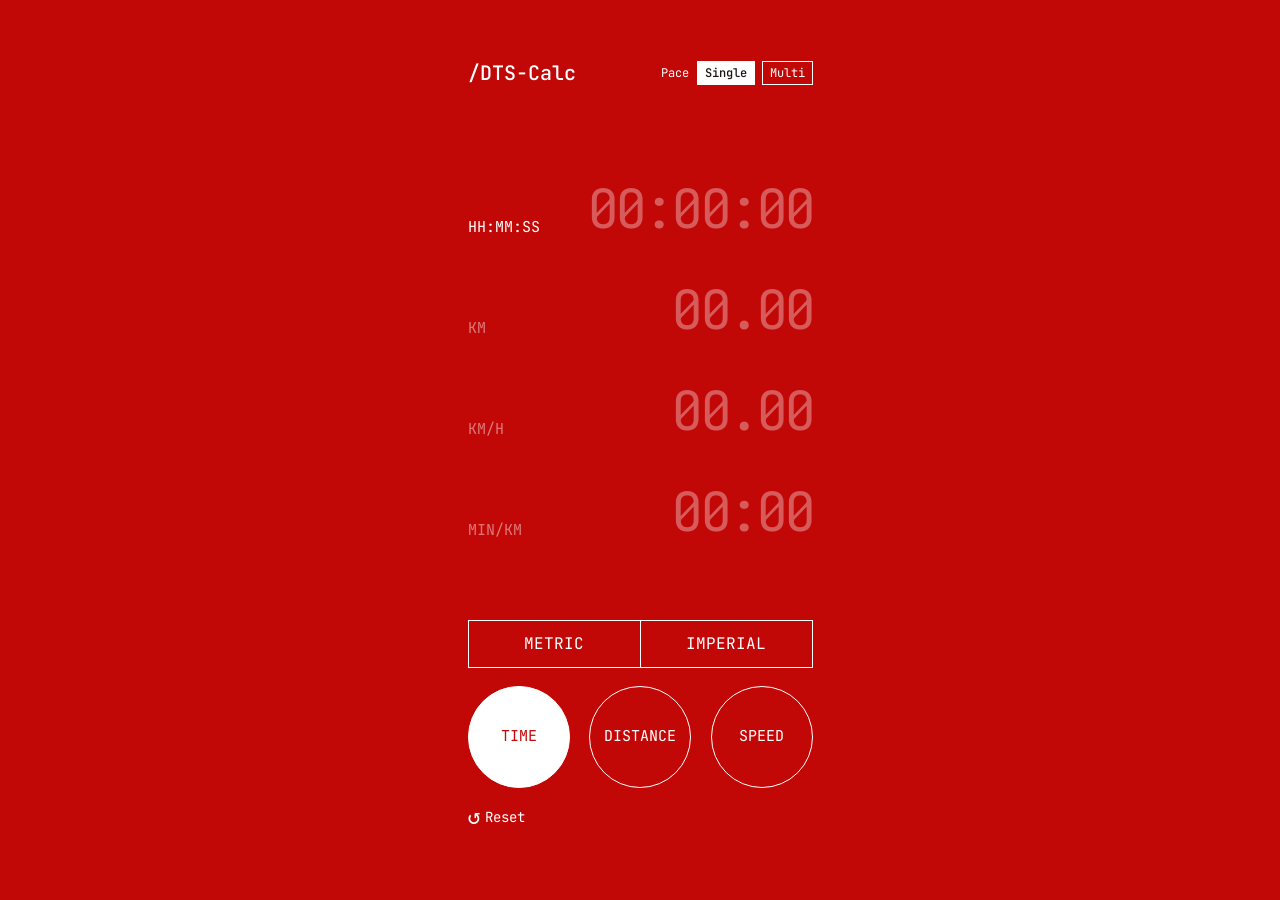
==== commit abd897c4: "Merge pull request #3 from habizak/codex/feature/multi-pace-gpx-chart Codex/feature/multi pace gpx c" ====
--- a/index.html
+++ b/index.html
@@ -6,8 +6,7 @@
     <title>/DTS-Calc</title>
     <link rel="preconnect" href="https://fonts.googleapis.com">
     <link rel="preconnect" href="https://fonts.gstatic.com" crossorigin>
-    <link href="https://fonts.googleapis.com/css2?family=Handjet:wght@300;400&display=swap" rel="stylesheet">
-    <link rel="stylesheet" href="https://fonts.googleapis.com/css2?family=Material+Symbols+Outlined:opsz,wght,FILL,GRAD@20..48,200..700,0..1,-50..200"/>
+    <link href="https://fonts.googleapis.com/css2?family=JetBrains+Mono:wght@400;500;700&display=swap" rel="stylesheet">
     <link rel="icon" href="data:,">
     <link rel="stylesheet" href="css/styles.css">
 </head>
@@ -15,7 +14,7 @@
     <div class="ctds-app">
         <header class="ctds-header">
             <span class="ctds-header-title">/DTS-Calc</span>
-            <div class="ctds-mode-toggle">
+            <div class="ctds-mode-toggle" aria-label="Mode toggle">
                 <span class="ctds-mode-label">Pace</span>
                 <button class="ctds-mode-btn is-active" id="modeSingle" type="button">Single</button>
                 <button class="ctds-mode-btn" id="modeMulti" type="button">Multi</button>
@@ -67,20 +66,20 @@
 
             <footer class="ctds-controls">
                 <div class="ctds-toggle-row">
-                    <button class="ctds-toggle" id="unitToggle">METRIC</button>
-                    <button class="ctds-toggle" id="imperialToggle">IMPERIAL</button>
+                    <button class="ctds-toggle" id="unitToggle" type="button">Metric</button>
+                    <button class="ctds-toggle" id="imperialToggle" type="button">Imperial</button>
                 </div>
 
                 <div class="ctds-circles">
-                    <button class="ctds-circle is-active" id="timeBtn" aria-pressed="true">TIME</button>
-                    <button class="ctds-circle" id="distanceBtn" aria-pressed="false">DISTANCE</button>
-                    <button class="ctds-circle" id="speedBtn" aria-pressed="false">SPEED</button>
+                    <button class="ctds-circle is-active" id="timeBtn" aria-pressed="true" type="button">Time</button>
+                    <button class="ctds-circle" id="distanceBtn" aria-pressed="false" type="button">Distance</button>
+                    <button class="ctds-circle" id="speedBtn" aria-pressed="false" type="button">Speed</button>
                 </div>
 
                 <div class="ctds-reset">
-                    <button class="ctds-reset-btn" id="resetBtn">
-                        <span class="material-symbols-outlined" aria-hidden="true">restart_alt</span>
-                        <span class="ctds-reset-text">RESET</span>
+                    <button class="ctds-reset-btn" id="resetBtn" type="button">
+                        <span class="ctds-reset-icon" aria-hidden="true">↺</span>
+                        <span class="ctds-reset-text">Reset</span>
                     </button>
                 </div>
             </footer>
@@ -88,17 +87,69 @@
 
         <div class="ctds-multi-shell" id="multiPaceApp" hidden>
             <main class="ctds-multi-main">
-                <div class="ctds-upload-state" id="uploadState">
-                    <button class="ctds-upload-btn" id="uploadGpxBtn" type="button">↑ Upload .gpx</button>
-                    <p class="ctds-upload-hint">Accepts .gpx files only · Routes between 5km and 45km</p>
+                <div class="ctds-multi-status" id="multiStatusArea" aria-live="polite">
+                    <p class="ctds-multi-message ctds-multi-message--error" id="multiError" hidden></p>
+                    <p class="ctds-multi-message ctds-multi-message--warning" id="multiWarning" hidden></p>
                 </div>
+
+                <section class="ctds-multi-empty" id="multiEmptyState">
+                    <button class="ctds-action-btn ctds-action-btn--full" id="uploadGpxBtn" type="button">
+                        <span aria-hidden="true">↥</span>
+                        <span>Upload .gpx</span>
+                    </button>
+                    <div class="ctds-multi-hint" id="uploadState">
+                        <p>Routes between 5.0km and 45.0km.</p>
+                        <p>Segmented into 100m pace blocks.</p>
+                    </div>
+                </section>
+
+                <section class="ctds-multi-loaded" id="multiLoadedState" hidden>
+                    <div class="ctds-multi-panel" id="multiChartPanel">
+                        <div class="ctds-multi-chart-region" id="multiChartRegion" aria-label="Elevation segment chart"></div>
+                        <div class="ctds-multi-zones" id="multiZones" role="list" aria-label="Pace zones"></div>
+                    </div>
+
+                    <div class="ctds-multi-total" id="multiTotalRow">
+                        <span class="ctds-multi-total-label">Total Time</span>
+                        <span class="ctds-multi-total-value" id="multiTotalTime"></span>
+                    </div>
+                </section>
+
+                <input id="gpxFileInput" type="file" accept=".gpx,application/gpx+xml" hidden>
             </main>
+
             <footer class="ctds-multi-footer">
-                <button class="ctds-reset-btn" id="multiReset" type="button">↺ Reset</button>
+                <div class="ctds-multi-actions" id="multiActionRow">
+                    <button class="ctds-action-btn" id="multiUploadBtn" type="button">
+                        <span aria-hidden="true">↥</span>
+                        <span>Upload .gpx</span>
+                    </button>
+                    <button class="ctds-action-btn ctds-action-btn--active" id="addZoneBtn" type="button">+ Add Zone</button>
+                </div>
+
+                <div class="ctds-multi-editor" id="multiEditorRow" hidden>
+                    <div class="ctds-multi-editor-copy">
+                        <span class="ctds-multi-editor-label" id="selectedZoneLabel">Zone 1 Pace</span>
+                        <input class="ctds-multi-editor-input"
+                               id="zonePaceInput"
+                               type="text"
+                               inputmode="numeric"
+                               placeholder="MM:SS"
+                               aria-label="Zone pace">
+                    </div>
+                    <button class="ctds-action-btn ctds-action-btn--active" id="confirmZoneBtn" type="button">Confirm</button>
+                </div>
+
+                <div class="ctds-reset ctds-reset--multi" id="multiResetRow">
+                    <button class="ctds-reset-btn" id="multiReset" type="button">
+                        <span class="ctds-reset-icon" aria-hidden="true">↺</span>
+                        <span class="ctds-reset-text">Reset</span>
+                    </button>
+                </div>
             </footer>
         </div>
 
-        <div id="ann" role="status" style="position:absolute;left:-9999px;"></div>
+        <div id="ann" role="status" aria-live="polite" class="ctds-announcer"></div>
     </div>
 
     <script type="module" src="js/calculator.js"></script>
--- a/css/styles.css
+++ b/css/styles.css
@@ -1,612 +1,664 @@
-        :root {
-            /* Canvas */
-            --frame-width: 393px;
-            --frame-height: 852px;
-            --safe-padding-top: 24px;
-            --safe-padding-right: 24px;
-            --safe-padding-bottom: 16px;
-            --safe-padding-left: 24px;
-
-            /* Colors */
-            --color-bg: #C20707;
-            --color-text: #FFF;
-            --color-border: #FFF;
-            --color-active-circle-fill: #FFF;
-            --color-active-circle-label: #C20707;
-
-            /* Opacity */
-            --opacity-target: 1;
-            --opacity-nontarget: 0.4;
-
-            /* Fixed sizes (objects never shrink) */
-            --font-family: "Handjet", system-ui, sans-serif;
-            --font-weight-default: 400;
-            --font-size-display: 84px;
-            --font-size-title: 36px;
-            --font-size-label: 20px;
-            --font-size-button: 20px;
-            --toggle-h: 48px;
-            --circle-d: 104px;
-            --label-value-gap: 12px;
-            --time-top-offset: 24px;
-            --toggles-to-circles: 12px;     /* footer rows closer */
-            --circles-bottom: 8px;          /* less air at very bottom */
-            --reset-gap: 12px;              /* gap above reset row */
-            --reset-h: 32px;                /* visual height of reset row */
-            --line-height-display: normal;
-            --line-height-label: normal;
-            --line-height-button: normal;
-            --letter-spacing-display: 0;
-            --letter-spacing-label: 0;
-            --letter-spacing-button: 0;
-            --label-left: 24px;
-            --value-right: 24px;
-            --toggle-mx: 0px;
-            --toggle-gap: 0px;
-            --toggle-bw: 1px;
-            --toggle-br: 0px;
-            --toggle-px: 12px;
-            --toggle-py: 8px;
-            --circle-stroke: 1px;
-
-            /* Footer height = toggles + gap + circles + gap + reset + bottom safe area */
-            --footer-h: calc(
-                var(--toggle-h) + var(--toggles-to-circles) + var(--circle-d) +
-                var(--reset-gap) + var(--reset-h) + var(--circles-bottom) +
-                env(safe-area-inset-bottom, 0)
-            );
-
-            /* One field block's fixed height (label + gap + big number) */
-            --block-h: calc(var(--font-size-label) + var(--label-value-gap) + var(--font-size-display));
-
-            /* Total fixed stack (no inter-block gaps) */
-            --stack-fixed: calc(
-                var(--time-top-offset) + (4 * var(--block-h)) + var(--footer-h) +
-                var(--safe-padding-top) + var(--safe-padding-bottom)
-            );
-
-            /* Remaining height available for the four gaps */
-            --available: calc(min(100dvh, var(--frame-height)) - var(--stack-fixed));
-
-            /* Dynamic gap: share leftover evenly across 4 gaps, cap tighter at 8px */
-            --gap-dynamic: clamp(0px, calc(var(--available) / 4), 8px);
-        }
-
-        * {
-            margin: 0;
-            padding: 0;
-            box-sizing: border-box;
-        }
-
-        [hidden] {
-            display: none !important;
-        }
-
-        body {
-            font-family: var(--font-family);
-            font-weight: var(--font-weight-default);
-            background-color: var(--color-bg);
-            color: var(--color-text);
-            min-height: auto;
-            padding: env(safe-area-inset-top, 0) env(safe-area-inset-right, 0) env(safe-area-inset-bottom, 0) env(safe-area-inset-left, 0);
-            transition: background-color 150ms ease;
-        }
-
-        body.is-multi-pace {
-            background-color: #111111;
-        }
-
-        .ctds-app {
-            width: 100%;
-            max-width: var(--frame-width);
-            height: min(100dvh, var(--frame-height));
-            max-height: var(--frame-height);
-            overflow: hidden;
-            margin: 0 auto;
-            padding: var(--safe-padding-top) var(--safe-padding-right) var(--safe-padding-bottom) var(--safe-padding-left);
-            display: flex;
-            flex-direction: column;
-            position: relative;
-        }
-
-        .ctds-header {
-            display: flex;
-            align-items: center;
-            justify-content: space-between;
-            gap: 16px;
-            font-size: var(--font-size-title);
-            font-weight: var(--font-weight-default);
-            text-transform: uppercase;
-            letter-spacing: var(--letter-spacing-label);
-            line-height: var(--line-height-label);
-        }
-
-        .ctds-header-title {
-            flex: 0 0 auto;
-        }
-
-        .ctds-mode-toggle {
-            display: inline-flex;
-            align-items: center;
-            gap: 0;
-            flex: 0 0 auto;
-            flex-wrap: nowrap;
-            white-space: nowrap;
-        }
-
-        .ctds-mode-label {
-            font-size: var(--font-size-button);
-            font-weight: var(--font-weight-default);
-            text-transform: uppercase;
-            letter-spacing: var(--letter-spacing-button);
-            line-height: var(--line-height-button);
-            margin-right: 12px;
-            white-space: nowrap;
-        }
-
-        .ctds-mode-btn {
-            height: var(--toggle-h);
-            background: transparent;
-            border: var(--toggle-bw) solid var(--color-border);
-            border-radius: var(--toggle-br);
-            color: var(--color-text);
-            font-family: var(--font-family);
-            font-size: var(--font-size-button);
-            font-weight: var(--font-weight-default);
-            text-transform: uppercase;
-            letter-spacing: var(--letter-spacing-button);
-            line-height: var(--line-height-button);
-            padding: var(--toggle-py) var(--toggle-px);
-            cursor: pointer;
-            transition: background-color 0.2s ease;
-            min-width: 48px;
-            min-height: 48px;
-        }
-
-        .ctds-mode-btn + .ctds-mode-btn {
-            border-left: none;
-            box-shadow: inset 1px 0 0 0 #FFF;
-        }
-
-        .ctds-mode-btn:hover {
-            background-color: rgba(255, 255, 255, 0.1);
-        }
-
-        .ctds-mode-btn:active {
-            background-color: rgba(255, 255, 255, 0.2);
-        }
-
-        .ctds-mode-btn:focus {
-            outline: none;
-        }
-
-        .ctds-mode-btn:focus-visible {
-            outline: 1px solid rgba(255,255,255,.75);
-            outline-offset: 2px;
-        }
-
-        .ctds-mode-btn.is-active {
-            background-color: var(--color-active-circle-fill);
-            color: #000;
-        }
-
-        .ctds-single-shell,
-        .ctds-multi-shell {
-            display: flex;
-            flex: 1 1 auto;
-            flex-direction: column;
-            min-height: 0;
-        }
-
-        .ctds-main {
-            flex: 1 1 auto;
-            display: flex;
-            flex-direction: column;
-            min-height: 0;
-            padding-bottom: var(--footer-h);
-        }
-
-        .ctds-multi-main {
-            flex: 1 1 auto;
-            display: flex;
-            align-items: center;
-            justify-content: center;
-            min-height: 0;
-            padding-bottom: var(--footer-h);
-        }
-
-        .ctds-upload-state {
-            display: flex;
-            flex-direction: column;
-            align-items: center;
-            justify-content: center;
-            gap: 16px;
-            text-align: center;
-            padding: 0 24px;
-        }
-
-        .ctds-upload-btn {
-            background: transparent;
-            border: var(--toggle-bw) solid var(--color-border);
-            color: var(--color-text);
-            font-family: var(--font-family);
-            font-size: var(--font-size-button);
-            font-weight: var(--font-weight-default);
-            text-transform: uppercase;
-            letter-spacing: var(--letter-spacing-button);
-            line-height: var(--line-height-button);
-            padding: var(--toggle-py) var(--toggle-px);
-            min-height: 48px;
-            cursor: pointer;
-        }
-
-        .ctds-upload-btn:focus {
-            outline: none;
-        }
-
-        .ctds-upload-btn:focus-visible {
-            outline: 1px solid rgba(255,255,255,.75);
-            outline-offset: 2px;
-        }
-
-        .ctds-upload-hint {
-            font-size: var(--font-size-label);
-            line-height: 1;
-            opacity: 0.8;
-            text-transform: none;
-        }
-
-        .ctds-multi-footer {
-            display: flex;
-            justify-content: flex-start;
-            padding-bottom: calc(var(--circles-bottom) + env(safe-area-inset-bottom, 0));
-            position: absolute;
-            left: var(--safe-padding-left);
-            right: var(--safe-padding-right);
-            bottom: env(safe-area-inset-bottom, 0);
-        }
-
-        .ctds-controls {
-            padding-bottom: calc(var(--circles-bottom) + env(safe-area-inset-bottom, 0));
-        }
-
-        .ctds-header, .ctds-field, .ctds-controls {
-            flex-shrink: 0;
-        }
-
-        .ctds-field{
-            display:flex;
-            justify-content:flex-end;   /* values hug right rail */
-            align-items:baseline;       /* 20px label + 84px value share baseline */
-            gap:12px;                   /* spec gap */
-            min-width:0;                /* iOS Safari flex-shrink fix */
-            padding: 0;
-        }
-
-        .ctds-field--time {
-            margin-top: var(--time-top-offset);
-            margin-bottom: var(--gap-dynamic);
-        }
-
-        .ctds-field--distance {
-            margin-bottom: var(--gap-dynamic);
-        }
-
-
-        .ctds-field--speed {
-            margin-bottom: var(--gap-dynamic);
-        }
-
-        .ctds-label{
-            font-size: var(--font-size-label);
-            font-weight: var(--font-weight-default);
-            text-transform: uppercase;
-            letter-spacing: var(--letter-spacing-label);
-            line-height: 1;
-            position: relative; top: 1px;   /* Handjet baseline nudge */
-            white-space: nowrap;
-            margin-left: var(--label-left);
-            margin-bottom: 0;
-        }
-
-        .ctds-value{
-            font-family: var(--font-family);
-            font-size: var(--font-size-display);
-            font-weight: var(--font-weight-default);
-            letter-spacing: var(--letter-spacing-display);
-            line-height: 1;
-            text-align: right;
-            direction: ltr;
-            margin-right: 0px;
-            background: transparent;
-            border: none;
-            color: var(--color-text);
-            outline: none;
-            /* Flex row sizing: hug content, never spill the rail */
-            flex: 0 1 auto;
-            min-width: 0;           /* iOS Safari shrink fix */
-            max-width: 100%;
-            width: auto;            /* kill previous width hacks */
-            font-variant-numeric: tabular-nums;
-            padding-inline-end: 0.1ch;  /* caret safety */
-            overflow: hidden;           /* guard sub-px spill */
-        }
-
-        .ctds-value::placeholder {
-            color: var(--color-text);
-            opacity: 0.6;
-        }
-
-        .ctds-value:focus {
-            outline: 2px solid rgba(255, 255, 255, 0.3);
-            outline-offset: 2px;
-        }
-
-        .ctds-field.is-target .ctds-value {
-            opacity: var(--opacity-target);
-            cursor: not-allowed;
-        }
-
-        .ctds-field.is-nontarget .ctds-value {
-            opacity: var(--opacity-nontarget);
-        }
-
-        .ctds-toggle-row {
-            display: flex;
-            margin: 0 var(--toggle-mx);
-            margin-bottom: var(--toggles-to-circles);
-            gap: var(--toggle-gap);
-        }
-
-        .ctds-toggle {
-            flex: 1;
-            height: var(--toggle-h);
-            background: transparent;
-            border: var(--toggle-bw) solid var(--color-border);
-            border-radius: var(--toggle-br);
-            color: var(--color-text);
-            font-family: var(--font-family);
-            font-size: var(--font-size-button);
-            font-weight: var(--font-weight-default);
-            text-transform: uppercase;
-            letter-spacing: var(--letter-spacing-button);
-            line-height: var(--line-height-button);
-            padding: var(--toggle-py) var(--toggle-px);
-            cursor: pointer;
-            transition: background-color 0.2s ease;
-            min-width: 48px;
-            min-height: 48px;
-        }
-
-        .ctds-toggle:focus {
-            outline: 2px solid rgba(255, 255, 255, 0.8);
-            outline-offset: 2px;
-        }
-
-        .ctds-toggle:hover {
-            background-color: rgba(255, 255, 255, 0.1);
-        }
-
-        .ctds-toggle:active {
-            background-color: rgba(255, 255, 255, 0.2);
-        }
-
-        .ctds-circles {
-            display: flex;
-            justify-content: space-between;
-            align-items: center;
-            margin: 0 var(--toggle-mx);
-        }
-
-        .ctds-circle {
-            width: var(--circle-d);
-            height: var(--circle-d);
-            border-radius: 50%;
-            border: var(--circle-stroke) solid var(--color-border);
-            background: transparent;
-            color: var(--color-text);
-            font-family: var(--font-family);
-            font-size: var(--font-size-button);
-            font-weight: var(--font-weight-default);
-            text-transform: uppercase;
-            letter-spacing: var(--letter-spacing-button);
-            line-height: var(--line-height-button);
-            cursor: pointer;
-            display: flex;
-            align-items: center;
-            justify-content: center;
-            transition: all 0.2s ease;
-            min-width: 48px;
-            min-height: 48px;
-        }
-
-        .ctds-circle:focus {
-            outline: 2px solid rgba(255, 255, 255, 0.8);
-            outline-offset: 2px;
-        }
-
-        .ctds-circle:hover {
-            background-color: rgba(255, 255, 255, 0.1);
-        }
-
-        .ctds-circle.is-active {
-            background-color: var(--color-active-circle-fill);
-            color: var(--color-active-circle-label);
-        }
-
-        @supports (position: sticky) {
-            .ctds-controls {
-                position: sticky;
-                bottom: env(safe-area-inset-bottom, 0);
-            }
-        }
-
-        @supports not (height: 100dvh) {
-            .ctds-app { height: min(100vh, var(--frame-height)); }
-            :root { --available: calc(min(100vh, var(--frame-height)) - var(--stack-fixed)); }
-        }
-
-        /* Remove default focus rings on pills/circles, but keep them for keyboards via :focus-visible */
-        .ctds-toggle:focus,
-        .ctds-circle:focus {
-            outline: none;
-        }
-        .ctds-toggle:focus-visible,
-        .ctds-circle:focus-visible {
-            outline: 1px solid rgba(255,255,255,.75);
-            outline-offset: 2px;
-        }
-
-        /* widen the frame on desktop, keep mobile spec */
-        :root { --frame-width: clamp(393px, 92vw, 448px); }
-
-        /* Add field spacing back */
-        .ctds-field--time {
-            margin-top: var(--time-top-offset);
-            margin-bottom: var(--gap-dynamic);
-        }
-
-        .ctds-field--distance {
-            margin-bottom: var(--gap-dynamic);
-        }
-
-        .ctds-field--speed {
-            margin-bottom: var(--gap-dynamic);
-        }
-
-        .ctds-field--pace {
-            margin-bottom: var(--gap-dynamic);
-        }
-
-        /* Toggle row borders: 2-button layout */
-        .ctds-toggle-row .ctds-toggle{ border:1px solid #FFF; }
-        .ctds-toggle-row .ctds-toggle + .ctds-toggle{
-            border-left:none; box-shadow: inset 1px 0 0 0 #FFF;
-        }
-
-        /* --- Safety neutralizers --- */
-        .ctds-field{ grid-template-columns: unset !important; }
-        .ctds-field .ctds-value{ width: auto !important; }
-
-        /* --- Footer layout: stack on mobile, spread on wide --- */
-
-        /* 1) make the footer itself a flex container with a vertical stack by default */
-        .ctds-controls{
-            display:flex;
-            flex-direction:column;
-            gap: var(--toggles-to-circles);     /* keep your 24px token */
-            padding-inline: var(--toggle-mx);   /* same 24px side insets */
-        }
-
-        /* 2) make each inner block flex nicely */
-        .ctds-toggle-row,
-        .ctds-circles{
-            flex: 1 1 auto;     /* allows them to grow/shrink */
-            margin-inline: 0;   /* kill previous inline margins so flex can rule */
-            width: auto;
-        }
-
-        /* keep existing behavior inside each row */
-        .ctds-toggle-row{ display:flex; }
-        .ctds-circles{ display:flex; justify-content: space-between; align-items:center; }
-
-
-        /* Footer stays stacked: toggles row on top, circles on bottom, full width */
-        .ctds-controls{ flex-direction: column; }
-        .ctds-toggle-row, .ctds-circles{ width: 100%; }
-        .ctds-toggle-row .ctds-toggle{ flex: 1 1 0; }
-
-        /* Pin footer to bottom on mobile and desktop */
-        .ctds-app { position: relative; }
-        .ctds-controls {
-            position: absolute;
-            left: var(--safe-padding-left);
-            right: var(--safe-padding-right);
-            bottom: env(safe-area-inset-bottom, 0);
-        }
-
-        /* Distance value box: compact, stable width ~ just enough for 99.99 */
-        .ctds-field--distance > .ctds-value{
-            inline-size: 5ch !important;     /* approx width for 99.99 */
-            max-inline-size: 100%;
-        }
-
-        /* Speed value box: compact, stable width for MM:SS or 00.00 */
-        .ctds-field--speed > .ctds-value{
-            inline-size: 5ch !important;
-            max-inline-size: 100%;
-        }
-
-        /* Time value box: compact, stable width for HH:MM:SS */
-        .ctds-field--time > .ctds-value{
-            inline-size: 7.5ch !important;   /* fits 00:00:00 comfortably */
-            max-inline-size: 100%;
-        }
-
-        /* Pace value box: compact, stable width for MM:SS */
-        .ctds-field--pace > .ctds-value{
-            inline-size: 5ch !important;     /* fits 00:00 comfortably */
-            max-inline-size: 100%;
-        }
-
-        /* Reset button styling */
-        .ctds-reset {
-            margin-top: var(--reset-gap);
-            display: flex;
-            justify-content: flex-start;
-        }
-
-        .ctds-reset-btn {
-            display: flex;
-            align-items: center;
-            gap: 8px;
-            background: transparent;
-            border: none;
-            color: var(--color-text);
-            font-family: var(--font-family);
-            font-size: var(--font-size-button);
-            font-weight: var(--font-weight-default);
-            text-transform: uppercase;
-            letter-spacing: var(--letter-spacing-button);
-            line-height: var(--line-height-button);
-            cursor: pointer;
-            transition: opacity 0.2s ease;
-            padding: 8px 0;
-            min-height: var(--reset-h);
-        }
-
-        .ctds-reset-btn:hover {
-            opacity: 0.7;
-        }
-
-        .ctds-reset-btn:focus { outline: none; }
-        .ctds-reset-btn:focus-visible {
-            outline: 1px solid rgba(255,255,255,.75);
-            outline-offset: 2px;
-        }
-
-        .ctds-reset .material-symbols-outlined {
-            font-size: 20px;
-            line-height: 1;
-        }
-
-        /* Toggle button active states */
-        .ctds-toggle.is-active {
-            background-color: var(--color-active-circle-fill);
-            color: var(--color-active-circle-label);
-        }
-
-        /* Label colors */
-        .ctds-field--distance .ctds-label,
-        .ctds-field--speed .ctds-label,
-        .ctds-field--pace .ctds-label{ color:#FFC7C7; }
-
-        /* High-contrast user preference: ensure sufficient contrast for pink labels */
-        @media (prefers-contrast: more){
-            .ctds-field--distance .ctds-label,
-            .ctds-field--speed .ctds-label,
-            .ctds-field--pace .ctds-label { color:#FFF; }
-        }
-        @media (max-width: 480px) {
-            :root { --circle-d: 88px; }
-        }
+:root {
+    --frame-width: 393px;
+    --frame-height: 852px;
+    --page-padding-x: 24px;
+    --page-padding-top: 60px;
+    --page-padding-bottom: 24px;
+    --section-gap: 16px;
+    --single-bg: #c20707;
+    --multi-bg: #1c1010;
+    --text: #ffffff;
+    --border: #ffffff;
+    --muted: rgba(255, 255, 255, 0.72);
+    --dimmed: rgba(255, 255, 255, 0.46);
+    --font-family: "JetBrains Mono", monospace;
+    --header-size: 20px;
+    --mode-size: 12px;
+    --single-label-size: 15px;
+    --single-value-size: clamp(36px, 13vw, 54px);
+    --single-value-line: 0.96;
+    --single-field-gap: clamp(18px, 4vh, 30px);
+    --single-control-height: 48px;
+    --single-footer-gap: 18px;
+    --single-circle-size: clamp(84px, 25vw, 102px);
+    --single-reset-height: 22px;
+    --multi-content-width: 345px;
+    --multi-panel-height: 574px;
+    --multi-chart-width: 172.5px;
+    --multi-handle-height: 12px;
+    --multi-rule: rgba(255, 255, 255, 0.92);
+}
+
+* {
+    box-sizing: border-box;
+    margin: 0;
+    padding: 0;
+}
+
+html,
+body {
+    min-height: 100%;
+}
+
+body {
+    background: var(--single-bg);
+    color: var(--text);
+    font-family: var(--font-family);
+    font-feature-settings: "tnum" 1;
+    font-variant-numeric: tabular-nums slashed-zero;
+    transition: background-color 160ms ease;
+}
+
+body.is-multi-pace {
+    background: var(--multi-bg);
+}
+
+button,
+input {
+    font: inherit;
+}
+
+button {
+    border: 0;
+    background: none;
+    color: inherit;
+}
+
+[hidden] {
+    display: none !important;
+}
+
+.ctds-app {
+    position: relative;
+    width: min(100vw, var(--frame-width));
+    min-height: min(100dvh, var(--frame-height));
+    margin: 0 auto;
+    padding: var(--page-padding-top) var(--page-padding-x) var(--page-padding-bottom);
+    display: flex;
+    flex-direction: column;
+    gap: var(--section-gap);
+}
+
+.ctds-header {
+    display: flex;
+    align-items: center;
+    justify-content: space-between;
+    min-height: 26px;
+}
+
+.ctds-header-title {
+    font-size: var(--header-size);
+    font-weight: 500;
+    line-height: 1.25;
+    white-space: nowrap;
+}
+
+.ctds-mode-toggle {
+    display: inline-flex;
+    align-items: center;
+    gap: 8px;
+}
+
+.ctds-mode-label {
+    font-size: var(--mode-size);
+    line-height: 1;
+}
+
+.ctds-mode-btn {
+    min-width: 50px;
+    height: 24px;
+    padding: 0 7px;
+    border: 1px solid var(--border);
+    font-size: var(--mode-size);
+    line-height: 1;
+    cursor: pointer;
+}
+
+.ctds-mode-btn + .ctds-mode-btn {
+    margin-left: -1px;
+}
+
+.ctds-mode-btn.is-active {
+    background: var(--text);
+    color: var(--multi-bg);
+    font-weight: 500;
+}
+
+.ctds-mode-btn:focus-visible,
+.ctds-toggle:focus-visible,
+.ctds-circle:focus-visible,
+.ctds-action-btn:focus-visible,
+.ctds-reset-btn:focus-visible,
+.ctds-multi-editor-input:focus-visible,
+.ctds-multi-zone:focus-visible,
+.ctds-multi-divider:focus-visible {
+    outline: 1px solid rgba(255, 255, 255, 0.96);
+    outline-offset: 2px;
+}
+
+.ctds-single-shell,
+.ctds-multi-shell {
+    flex: 1 1 auto;
+    display: flex;
+    flex-direction: column;
+    min-height: 0;
+}
+
+.ctds-main {
+    flex: 1 1 auto;
+    display: flex;
+    flex-direction: column;
+    justify-content: center;
+    gap: var(--single-field-gap);
+    min-height: 0;
+    padding: 10px 0 12px;
+}
+
+.ctds-field {
+    display: grid;
+    grid-template-columns: minmax(66px, auto) minmax(0, 1fr);
+    align-items: end;
+    column-gap: 12px;
+    width: 100%;
+}
+
+.ctds-label {
+    justify-self: start;
+    align-self: end;
+    font-size: var(--single-label-size);
+    line-height: 1.15;
+    color: var(--muted);
+    padding-bottom: 8px;
+    white-space: nowrap;
+}
+
+.ctds-value {
+    width: 100%;
+    min-width: 0;
+    border: 0;
+    background: transparent;
+    color: var(--text);
+    text-align: right;
+    font-size: var(--single-value-size);
+    line-height: var(--single-value-line);
+    letter-spacing: -0.07em;
+    caret-color: var(--text);
+}
+
+.ctds-field--time .ctds-value {
+    max-width: 8.4ch;
+    justify-self: end;
+}
+
+.ctds-field--distance .ctds-value,
+.ctds-field--speed .ctds-value {
+    max-width: 5.65ch;
+    justify-self: end;
+}
+
+.ctds-field--pace .ctds-value {
+    max-width: 5.1ch;
+    justify-self: end;
+}
+
+.ctds-value::placeholder {
+    color: rgba(255, 255, 255, 0.34);
+}
+
+.ctds-value:disabled {
+    cursor: not-allowed;
+}
+
+.ctds-field.is-target .ctds-label,
+.ctds-field.is-target .ctds-value {
+    color: var(--text);
+}
+
+.ctds-field.is-nontarget .ctds-label,
+.ctds-field.is-nontarget .ctds-value {
+    color: var(--dimmed);
+}
+
+.ctds-controls {
+    display: flex;
+    flex-direction: column;
+    gap: var(--single-footer-gap);
+}
+
+.ctds-toggle-row {
+    display: flex;
+}
+
+.ctds-toggle {
+    flex: 1 1 50%;
+    height: var(--single-control-height);
+    border: 1px solid var(--border);
+    font-size: 16px;
+    line-height: 1;
+    text-transform: uppercase;
+    cursor: pointer;
+}
+
+.ctds-toggle + .ctds-toggle {
+    margin-left: -1px;
+}
+
+.ctds-toggle.is-active {
+    background: var(--text);
+    color: var(--single-bg);
+}
+
+.ctds-circles {
+    display: flex;
+    justify-content: space-between;
+    gap: 14px;
+}
+
+.ctds-circle {
+    flex: 1 1 0;
+    min-width: 0;
+    aspect-ratio: 1 / 1;
+    max-width: var(--single-circle-size);
+    border: 1px solid var(--border);
+    border-radius: 999px;
+    display: flex;
+    align-items: center;
+    justify-content: center;
+    padding: 10px;
+    text-transform: uppercase;
+    text-align: center;
+    font-size: 15px;
+    line-height: 1.15;
+    cursor: pointer;
+}
+
+.ctds-circle.is-active {
+    background: var(--text);
+    color: var(--single-bg);
+}
+
+.ctds-reset,
+.ctds-reset--multi {
+    display: flex;
+    align-items: center;
+    min-height: var(--single-reset-height);
+}
+
+.ctds-reset-btn {
+    display: inline-flex;
+    align-items: center;
+    gap: 4px;
+    min-height: 22px;
+    cursor: pointer;
+    font-size: 14px;
+    line-height: 1;
+}
+
+.ctds-reset-icon {
+    font-size: 22px;
+    line-height: 1;
+}
+
+.ctds-announcer {
+    position: absolute;
+    left: -9999px;
+    width: 1px;
+    height: 1px;
+    overflow: hidden;
+}
+
+.ctds-multi-main {
+    flex: 1 1 auto;
+    display: flex;
+    flex-direction: column;
+    min-height: 0;
+}
+
+.ctds-multi-status {
+    min-height: 34px;
+    padding-top: 2px;
+}
+
+.ctds-multi-message {
+    font-size: 12px;
+    line-height: 1.35;
+}
+
+.ctds-multi-message + .ctds-multi-message {
+    margin-top: 6px;
+}
+
+.ctds-multi-message--error {
+    color: #ffb7b7;
+}
+
+.ctds-multi-message--warning {
+    color: rgba(255, 255, 255, 0.82);
+}
+
+.ctds-multi-empty {
+    flex: 1 1 auto;
+    display: flex;
+    flex-direction: column;
+    justify-content: center;
+    align-items: center;
+    gap: 16px;
+    width: var(--multi-content-width);
+    margin: 0 auto;
+    text-align: center;
+}
+
+.ctds-multi-hint {
+    display: flex;
+    flex-direction: column;
+    gap: 2px;
+    font-size: 12px;
+    line-height: 1.4;
+    color: var(--muted);
+}
+
+.ctds-action-btn {
+    height: 48px;
+    border: 1px solid var(--border);
+    display: inline-flex;
+    align-items: center;
+    justify-content: center;
+    gap: 8px;
+    padding: 0 12px;
+    color: var(--text);
+    font-size: 15px;
+    line-height: 1;
+    cursor: pointer;
+    white-space: nowrap;
+}
+
+.ctds-action-btn--full {
+    width: 100%;
+}
+
+.ctds-action-btn--active,
+.ctds-action-btn.is-active {
+    background: var(--text);
+    color: var(--multi-bg);
+}
+
+.ctds-action-btn:disabled {
+    opacity: 0.45;
+    cursor: not-allowed;
+}
+
+.ctds-multi-loaded {
+    display: flex;
+    flex-direction: column;
+    gap: var(--section-gap);
+}
+
+.ctds-multi-panel {
+    width: var(--multi-content-width);
+    min-height: var(--multi-panel-height);
+    display: grid;
+    grid-template-columns: var(--multi-chart-width) var(--multi-chart-width);
+    margin: 0 auto;
+    border-top: 1px solid var(--multi-rule);
+    border-bottom: 1px solid var(--multi-rule);
+}
+
+.ctds-multi-chart-region,
+.ctds-multi-zones {
+    min-height: var(--multi-panel-height);
+}
+
+.ctds-multi-chart-region {
+    position: relative;
+    display: flex;
+    align-items: stretch;
+    justify-content: stretch;
+    border-right: 1px solid var(--multi-rule);
+}
+
+.ctds-multi-chart-bars {
+    display: flex;
+    align-items: end;
+    gap: 0;
+    width: 100%;
+    height: 100%;
+    padding: 1px 0;
+}
+
+.ctds-multi-bar {
+    flex: 1 1 0;
+    align-self: end;
+    border-left: 1px solid var(--multi-rule);
+    background: rgba(255, 255, 255, 0.08);
+    min-width: 0;
+}
+
+.ctds-multi-bar:first-child {
+    border-left: 0;
+}
+
+.ctds-multi-zones {
+    display: flex;
+    flex-direction: column;
+}
+
+.ctds-multi-zone {
+    position: relative;
+    width: 100%;
+    border: 0;
+    border-bottom: 1px solid var(--multi-rule);
+    padding: 10px 0;
+    text-align: left;
+    cursor: pointer;
+}
+
+.ctds-multi-zone:first-child {
+    border-top: 0;
+}
+
+.ctds-multi-zone.is-selected {
+    background: rgba(255, 255, 255, 0.12);
+}
+
+.ctds-multi-zone-inner {
+    display: grid;
+    grid-template-columns: minmax(0, 1fr) auto;
+    gap: 12px;
+    align-items: end;
+    width: 100%;
+}
+
+.ctds-multi-zone-copy {
+    display: flex;
+    flex-direction: column;
+    gap: 6px;
+    min-width: 0;
+}
+
+.ctds-multi-zone-title-row {
+    display: flex;
+    justify-content: space-between;
+    gap: 8px;
+    font-size: 12px;
+    line-height: 1.25;
+}
+
+.ctds-multi-zone-title {
+    font-weight: 500;
+}
+
+.ctds-multi-zone-distance {
+    color: var(--muted);
+    white-space: nowrap;
+}
+
+.ctds-multi-zone-duration {
+    font-size: 14px;
+    line-height: 1.2;
+}
+
+.ctds-multi-zone-value {
+    display: flex;
+    flex-direction: column;
+    align-items: flex-end;
+    gap: 4px;
+    min-width: 70px;
+}
+
+.ctds-multi-zone-pace {
+    font-size: 22px;
+    line-height: 1;
+}
+
+.ctds-multi-zone-speed {
+    font-size: 12px;
+    line-height: 1.2;
+    color: var(--muted);
+}
+
+.ctds-multi-divider {
+    position: relative;
+    display: block;
+    width: 100%;
+    height: 44px;
+    margin: -16px 0;
+    border: 0;
+    cursor: row-resize;
+    touch-action: none;
+    z-index: 1;
+}
+
+.ctds-multi-divider::before,
+.ctds-multi-divider::after {
+    content: "";
+    position: absolute;
+    left: 0;
+    right: 0;
+    border-top: 1px solid var(--multi-rule);
+}
+
+.ctds-multi-divider::before {
+    top: calc(50% - (var(--multi-handle-height) / 2));
+}
+
+.ctds-multi-divider::after {
+    top: calc(50% + (var(--multi-handle-height) / 2));
+}
+
+.ctds-multi-divider-handle {
+    position: absolute;
+    top: 50%;
+    left: 50%;
+    width: 36px;
+    height: 1px;
+    background: var(--text);
+    transform: translate(-50%, -50%);
+}
+
+.ctds-multi-total {
+    width: var(--multi-content-width);
+    margin: 0 auto;
+    display: flex;
+    justify-content: space-between;
+    align-items: flex-end;
+    gap: 12px;
+}
+
+.ctds-multi-total-label {
+    font-size: 14px;
+    line-height: 1.2;
+}
+
+.ctds-multi-total-value {
+    min-width: 8ch;
+    text-align: right;
+    font-size: 26px;
+    line-height: 1;
+}
+
+.ctds-multi-footer {
+    display: flex;
+    flex-direction: column;
+    gap: var(--section-gap);
+}
+
+.ctds-multi-actions,
+.ctds-multi-editor {
+    width: var(--multi-content-width);
+    display: flex;
+    margin: 0 auto;
+}
+
+.ctds-multi-actions .ctds-action-btn,
+.ctds-multi-editor .ctds-action-btn {
+    flex: 1 1 50%;
+}
+
+.ctds-multi-actions .ctds-action-btn + .ctds-action-btn,
+.ctds-multi-editor .ctds-action-btn + .ctds-action-btn {
+    margin-left: -1px;
+}
+
+.ctds-multi-editor-copy {
+    flex: 1 1 50%;
+    display: flex;
+    flex-direction: column;
+    justify-content: center;
+    gap: 3px;
+    min-height: 48px;
+    border: 1px solid var(--border);
+    padding: 6px 12px;
+}
+
+.ctds-multi-editor-label {
+    font-size: 11px;
+    line-height: 1.2;
+    color: var(--muted);
+}
+
+.ctds-multi-editor-input {
+    width: 100%;
+    min-width: 0;
+    border: 0;
+    background: transparent;
+    color: var(--text);
+    font-size: 20px;
+    line-height: 1;
+}
+
+.ctds-multi-editor-input::placeholder {
+    color: rgba(255, 255, 255, 0.34);
+}
+
+.ctds-reset--multi {
+    width: var(--multi-content-width);
+    min-height: 22px;
+    margin: 0 auto;
+}
+
+@media (max-width: 420px) {
+    :root {
+        --single-value-size: clamp(34px, 12.4vw, 50px);
+        --single-label-size: 14px;
+        --single-field-gap: clamp(17px, 3.8vh, 26px);
+    }
+
+    .ctds-field {
+        grid-template-columns: minmax(58px, auto) minmax(0, 1fr);
+        column-gap: 10px;
+    }
+
+    .ctds-circles {
+        gap: 12px;
+    }
+
+    .ctds-circle {
+        font-size: 14px;
+    }
+}
+
+@supports not (height: 100dvh) {
+    .ctds-app {
+        min-height: min(100vh, var(--frame-height));
+    }
+}
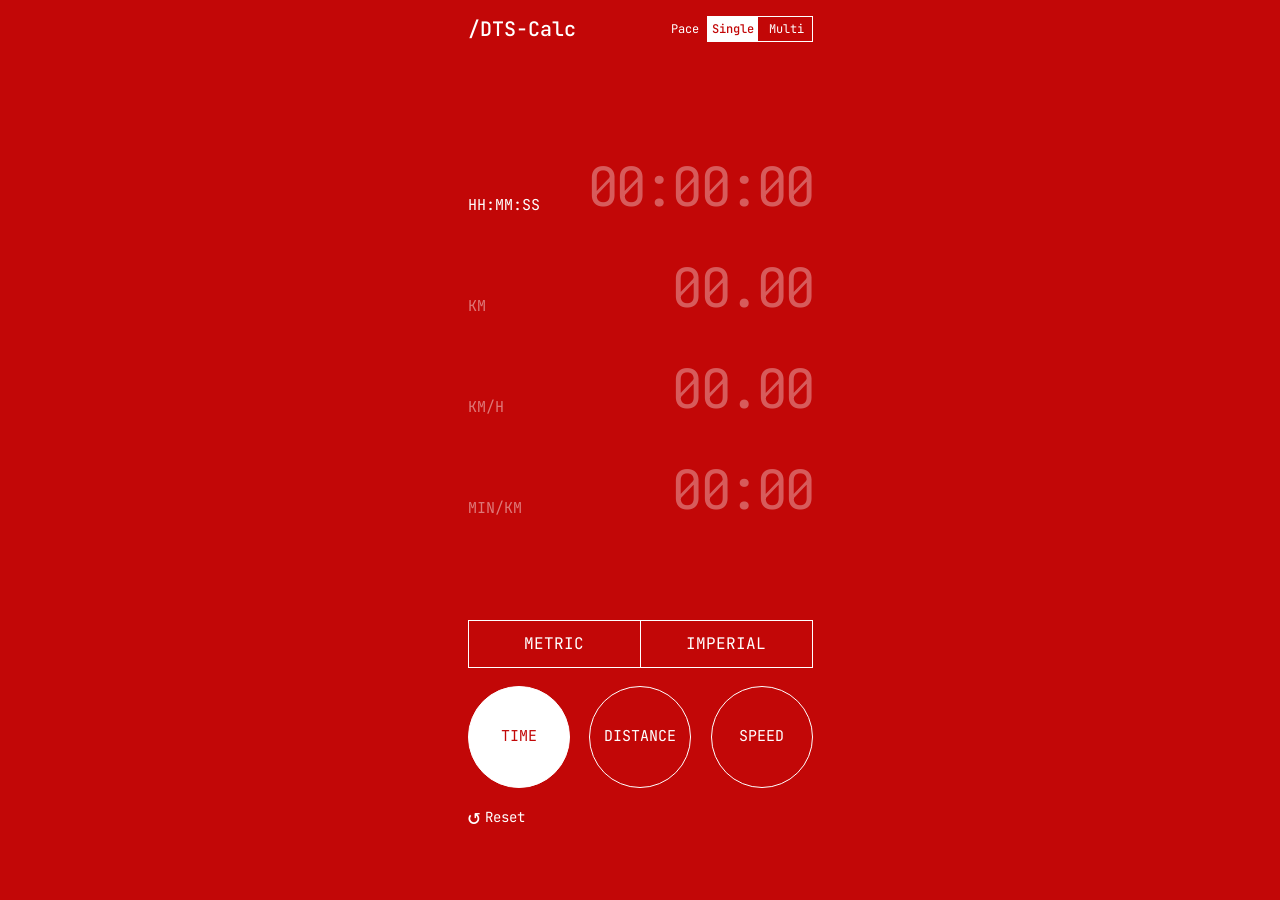
==== commit df68ec91: "chore(ui): shorten delete zone label Made-with: Cursor" ====
--- a/index.html
+++ b/index.html
@@ -16,8 +16,10 @@
             <span class="ctds-header-title">/DTS-Calc</span>
             <div class="ctds-mode-toggle" aria-label="Mode toggle">
                 <span class="ctds-mode-label">Pace</span>
-                <button class="ctds-mode-btn is-active" id="modeSingle" type="button">Single</button>
-                <button class="ctds-mode-btn" id="modeMulti" type="button">Multi</button>
+                <div class="ctds-mode-switch-group" role="group">
+                    <button class="ctds-mode-btn is-active" id="modeSingle" type="button">Single</button>
+                    <button class="ctds-mode-btn" id="modeMulti" type="button">Multi</button>
+                </div>
             </div>
         </header>
 
@@ -125,19 +127,7 @@
                         <span>Upload .gpx</span>
                     </button>
                     <button class="ctds-action-btn ctds-action-btn--active" id="addZoneBtn" type="button">+ Add Zone</button>
-                </div>
-
-                <div class="ctds-multi-editor" id="multiEditorRow" hidden>
-                    <div class="ctds-multi-editor-copy">
-                        <span class="ctds-multi-editor-label" id="selectedZoneLabel">Zone 1 Pace</span>
-                        <input class="ctds-multi-editor-input"
-                               id="zonePaceInput"
-                               type="text"
-                               inputmode="numeric"
-                               placeholder="MM:SS"
-                               aria-label="Zone pace">
-                    </div>
-                    <button class="ctds-action-btn ctds-action-btn--active" id="confirmZoneBtn" type="button">Confirm</button>
+                    <button class="ctds-action-btn" id="deleteZoneBtn" type="button" hidden>Delete</button>
                 </div>
 
                 <div class="ctds-reset ctds-reset--multi" id="multiResetRow">
@@ -149,6 +139,23 @@
             </footer>
         </div>
 
+        <div class="mp-sheet-backdrop" id="mpSheetBackdrop" hidden></div>
+        <div class="mp-sheet" id="mpSheet" hidden>
+            <div class="mp-sheet-inner">
+                <span class="mp-sheet-label" id="mpSheetLabel">Z1 Pace</span>
+                <input
+                    class="mp-sheet-input"
+                    id="mpSheetInput"
+                    type="text"
+                    inputmode="numeric"
+                    placeholder="MM:SS"
+                    aria-label="Zone pace" />
+                <button class="mp-sheet-confirm" id="mpSheetConfirm" type="button">
+                    Confirm
+                </button>
+            </div>
+        </div>
+
         <div id="ann" role="status" aria-live="polite" class="ctds-announcer"></div>
     </div>
 
--- a/css/styles.css
+++ b/css/styles.css
@@ -2,7 +2,7 @@
     --frame-width: 393px;
     --frame-height: 852px;
     --page-padding-x: 24px;
-    --page-padding-top: 60px;
+    --page-padding-top: max(16px, env(safe-area-inset-top));
     --page-padding-bottom: 24px;
     --section-gap: 16px;
     --single-bg: #c20707;
@@ -104,21 +104,36 @@
     line-height: 1;
 }
 
+.ctds-mode-switch-group {
+    display: inline-flex;
+    align-items: center;
+    gap: 4px;
+    border: 1px solid var(--border);
+    padding: 0;
+    overflow: hidden;
+}
+
 .ctds-mode-btn {
     min-width: 50px;
     height: 24px;
-    padding: 0 7px;
-    border: 1px solid var(--border);
+    padding: 0 4px;
+    border: 0;
     font-size: var(--mode-size);
     line-height: 1;
     cursor: pointer;
 }
 
 .ctds-mode-btn + .ctds-mode-btn {
-    margin-left: -1px;
-}
-
-.ctds-mode-btn.is-active {
+    margin-left: 0;
+}
+
+body .ctds-mode-btn.is-active {
+    background: var(--text);
+    color: var(--single-bg);
+    font-weight: 500;
+}
+
+body.is-multi-pace .ctds-mode-btn.is-active {
     background: var(--text);
     color: var(--multi-bg);
     font-weight: 500;
@@ -142,6 +157,12 @@
     display: flex;
     flex-direction: column;
     min-height: 0;
+}
+
+.ctds-multi-shell {
+    height: 100dvh;
+    max-height: 100dvh;
+    overflow: hidden;
 }
 
 .ctds-main {
@@ -312,10 +333,11 @@
     display: flex;
     flex-direction: column;
     min-height: 0;
+    overflow: hidden;
 }
 
 .ctds-multi-status {
-    min-height: 34px;
+    min-height: 0;
     padding-top: 2px;
 }
 
@@ -388,14 +410,18 @@
 }
 
 .ctds-multi-loaded {
-    display: flex;
-    flex-direction: column;
-    gap: var(--section-gap);
+    flex: 1 1 auto;
+    min-height: 0;
+    display: flex;
+    flex-direction: column;
+    overflow: hidden;
 }
 
 .ctds-multi-panel {
     width: var(--multi-content-width);
-    min-height: var(--multi-panel-height);
+    flex: 1 1 auto;
+    min-height: 0;
+    overflow: hidden;
     display: grid;
     grid-template-columns: var(--multi-chart-width) var(--multi-chart-width);
     margin: 0 auto;
@@ -414,32 +440,43 @@
     align-items: stretch;
     justify-content: stretch;
     border-right: 1px solid var(--multi-rule);
+    overflow: hidden;
+    height: 100%;
 }
 
 .ctds-multi-chart-bars {
-    display: flex;
-    align-items: end;
-    gap: 0;
-    width: 100%;
-    height: 100%;
-    padding: 1px 0;
+    position: absolute;
+    inset: 0;
+    display: flex;
+    flex-direction: column;
+    gap: 1px;
+    overflow: hidden;
 }
 
 .ctds-multi-bar {
     flex: 1 1 0;
-    align-self: end;
-    border-left: 1px solid var(--multi-rule);
-    background: rgba(255, 255, 255, 0.08);
-    min-width: 0;
-}
-
-.ctds-multi-bar:first-child {
-    border-left: 0;
+    min-height: 1px;
+    border-left: none;
+    background: var(--text);
+    transition: opacity 120ms ease;
+}
+
+.ctds-multi-boundary {
+    position: absolute;
+    left: 0;
+    width: 200%;
+    height: 1px;
+    background: rgba(255, 255, 255, 0.6);
+    pointer-events: none;
+    z-index: 10;
 }
 
 .ctds-multi-zones {
-    display: flex;
-    flex-direction: column;
+    height: 100%;
+    display: flex;
+    flex-direction: column;
+    overflow: hidden;
+    background: transparent;
 }
 
 .ctds-multi-zone {
@@ -447,9 +484,12 @@
     width: 100%;
     border: 0;
     border-bottom: 1px solid var(--multi-rule);
-    padding: 10px 0;
+    padding: 10px 8px;
     text-align: left;
     cursor: pointer;
+    display: flex;
+    align-items: center;
+    min-height: 0;
 }
 
 .ctds-multi-zone:first-child {
@@ -457,7 +497,7 @@
 }
 
 .ctds-multi-zone.is-selected {
-    background: rgba(255, 255, 255, 0.12);
+    background: transparent;
 }
 
 .ctds-multi-zone-inner {
@@ -477,14 +517,15 @@
 
 .ctds-multi-zone-title-row {
     display: flex;
-    justify-content: space-between;
-    gap: 8px;
+    justify-content: flex-start;
+    gap: 4px;
     font-size: 12px;
     line-height: 1.25;
 }
 
 .ctds-multi-zone-title {
     font-weight: 500;
+    white-space: nowrap;
 }
 
 .ctds-multi-zone-distance {
@@ -599,6 +640,12 @@
     margin-left: -1px;
 }
 
+.ctds-multi-delete-btn {
+    width: 48px;
+    flex-shrink: 0;
+    border-left: none;
+}
+
 .ctds-multi-editor-copy {
     flex: 1 1 50%;
     display: flex;
